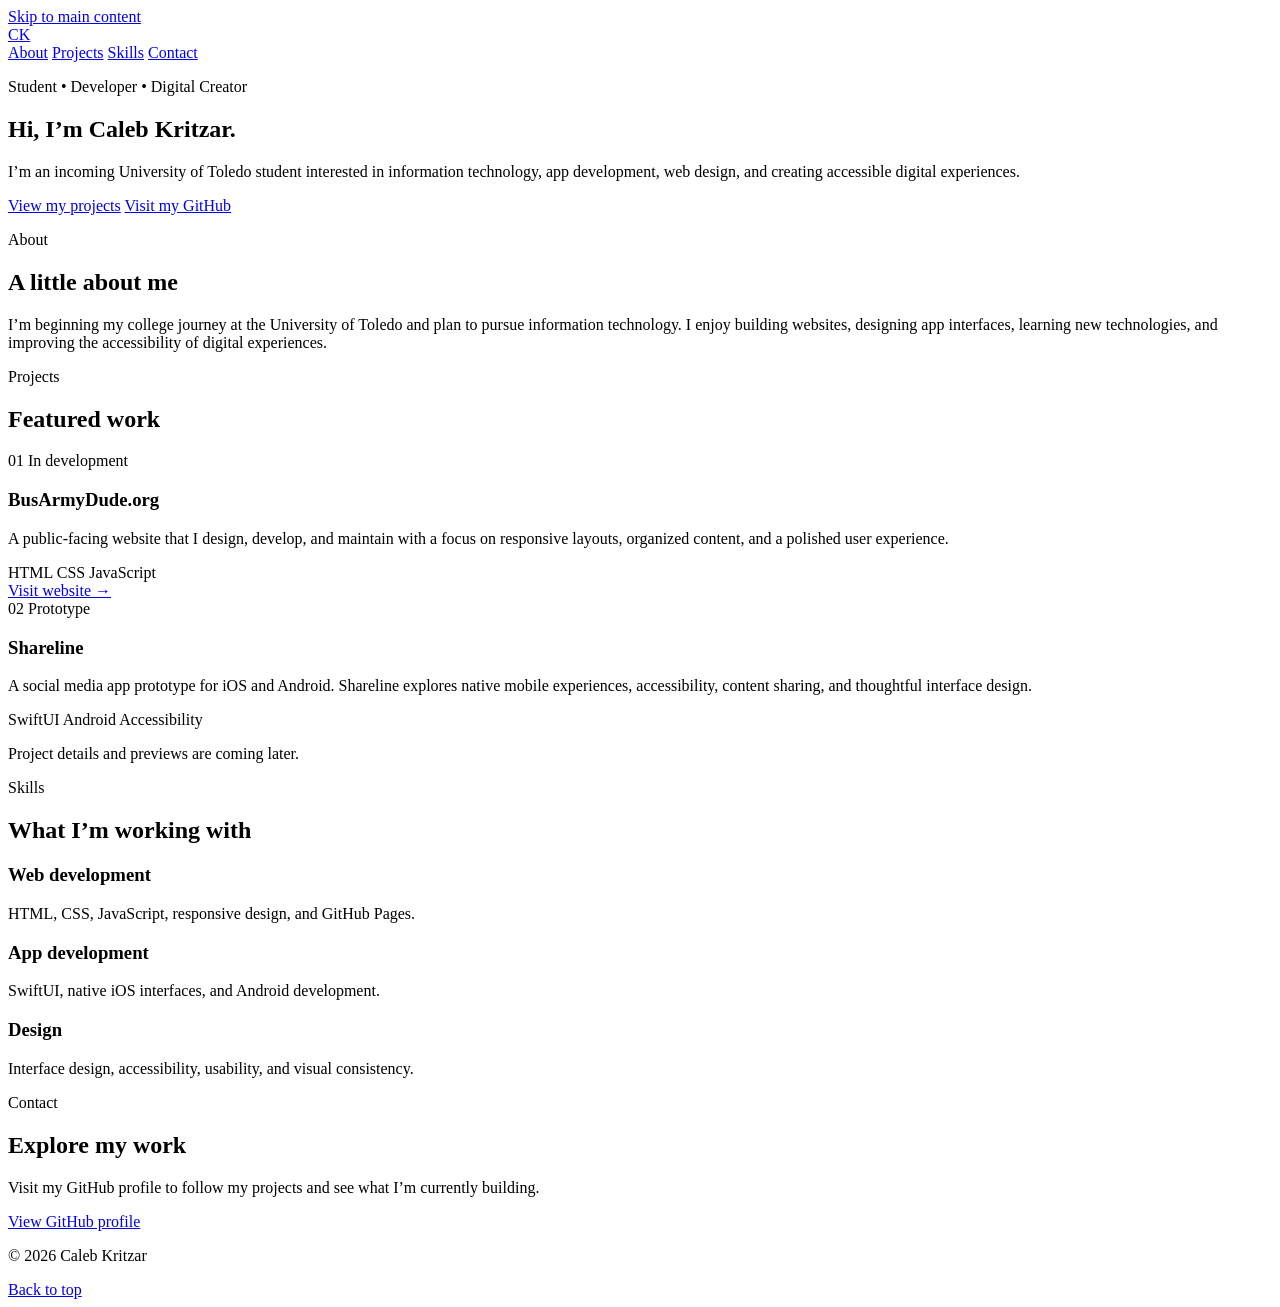
==== index.html @ 554cd1cd "Create personal portfolio HTML structure This HTML file serves as a personal portfolio for Caleb Kri" ====
<!DOCTYPE html>
<html lang="en">
<head>
    <meta charset="UTF-8">
    <meta name="viewport" content="width=device-width, initial-scale=1">
    <meta name="description" content="The personal portfolio of Caleb Kritzar, an incoming University of Toledo student interested in information technology, app development, and web design.">
    <title>Caleb Kritzar | Portfolio</title>
    
    <!-- Fixed stylesheet link -->
    <link rel="stylesheet" href="styles.css">
</head>

<body>
    <!-- Fixed skip link -->
    <a href="#main-content">Skip to main content</a>

    <header class="site-header">
        <nav class="navigation" aria-label="Primary navigation">
            <!-- Fixed home logo link -->
            <a href="#home">CK</a>

            <div class="navigation-links">
                <!-- Fixed navigation links -->
                <a href="#about">About</a>
                <a href="#projects">Projects</a>
                <a href="#skills">Skills</a>
                <a href="#contact">Contact</a>
            </div>
        </nav>
    </header>

    <main id="main-content">
        <section class="hero" id="home">
            <div class="hero-content">
                <p class="eyebrow">Student • Developer • Digital Creator</p>

                <h1>
                    Hi, I’m <span>Caleb Kritzar.</span>
                </h1>

                <p class="hero-description">
                    I’m an incoming University of Toledo student interested
                    in information technology, app development, web design,
                    and creating accessible digital experiences.
                </p>

                <div class="button-group">
                    <!-- Fixed hero buttons -->
                    <a href="#projects" class="button">View my projects</a>
                    <a href="https://github.com/calebkritzar" class="button outline" target="_blank" rel="noopener noreferrer">Visit my GitHub</a>
                </div>
            </div>
        </section>

        <section class="content-section" id="about">
            <div class="section-heading">
                <p class="eyebrow">About</p>
                <h2>A little about me</h2>
            </div>

            <div class="glass-card about-card">
                <p>
                    I’m beginning my college journey at the University of
                    Toledo and plan to pursue information technology. I enjoy
                    building websites, designing app interfaces, learning new
                    technologies, and improving the accessibility of digital
                    experiences.
                </p>
            </div>
        </section>

        <section class="content-section" id="projects">
            <div class="section-heading">
                <p class="eyebrow">Projects</p>
                <h2>Featured work</h2>
            </div>

            <div class="project-grid">
                <article class="glass-card project-card">
                    <div class="project-header">
                        <span class="project-number" aria-hidden="true">01</span>
                        <span class="status-badge">In development</span>
                    </div>

                    <h3>BusArmyDude.org</h3>

                    <p>
                        A public-facing website that I design, develop, and
                        maintain with a focus on responsive layouts, organized
                        content, and a polished user experience.
                    </p>

                    <div class="tag-list" aria-label="Technologies used">
                        <span>HTML</span>
                        <span>CSS</span>
                        <span>JavaScript</span>
                    </div>

                    <!-- Fixed external link -->
                    <a href="https://busarmydude.org" target="_blank" rel="noopener noreferrer">
                        Visit website <span aria-hidden="true">→</span>
                    </a>
                </article>

                <article class="glass-card project-card">
                    <div class="project-header">
                        <span class="project-number" aria-hidden="true">02</span>
                        <span class="status-badge">Prototype</span>
                    </div>

                    <h3>Shareline</h3>

                    <p>
                        A social media app prototype for iOS and Android.
                        Shareline explores native mobile experiences,
                        accessibility, content sharing, and thoughtful
                        interface design.
                    </p>

                    <div class="tag-list" aria-label="Project areas">
                        <span>SwiftUI</span>
                        <span>Android</span>
                        <span>Accessibility</span>
                    </div>

                    <p class="availability-note">
                        Project details and previews are coming later.
                    </p>
                </article>
            </div>
        </section>

        <section class="content-section" id="skills">
            <div class="section-heading">
                <p class="eyebrow">Skills</p>
                <h2>What I’m working with</h2>
            </div>

            <div class="skills-grid">
                <div class="glass-card skill-card">
                    <h3>Web development</h3>
                    <p>HTML, CSS, JavaScript, responsive design, and GitHub Pages.</p>
                </div>

                <div class="glass-card skill-card">
                    <h3>App development</h3>
                    <p>SwiftUI, native iOS interfaces, and Android development.</p>
                </div>

                <div class="glass-card skill-card">
                    <h3>Design</h3>
                    <p>Interface design, accessibility, usability, and visual consistency.</p>
                </div>
            </div>
        </section>

        <section class="content-section contact-section" id="contact">
            <div class="glass-card contact-card">
                <p class="eyebrow">Contact</p>
                <h2>Explore my work</h2>

                <p>
                    Visit my GitHub profile to follow my projects and see what
                    I’m currently building.
                </p>

                <!-- Fixed external link -->
                <a href="https://github.com/calebkritzar" target="_blank" rel="noopener noreferrer">
                    View GitHub profile
                </a>
            </div>
        </section>
    </main>

    <footer class="site-footer">
        <p>
            <span aria-hidden="true">©</span>
            2026 Caleb Kritzar
        </p>

        <!-- Fixed back to top link -->
        <a href="#home">Back to top</a>
    </footer>
</body>
</html>
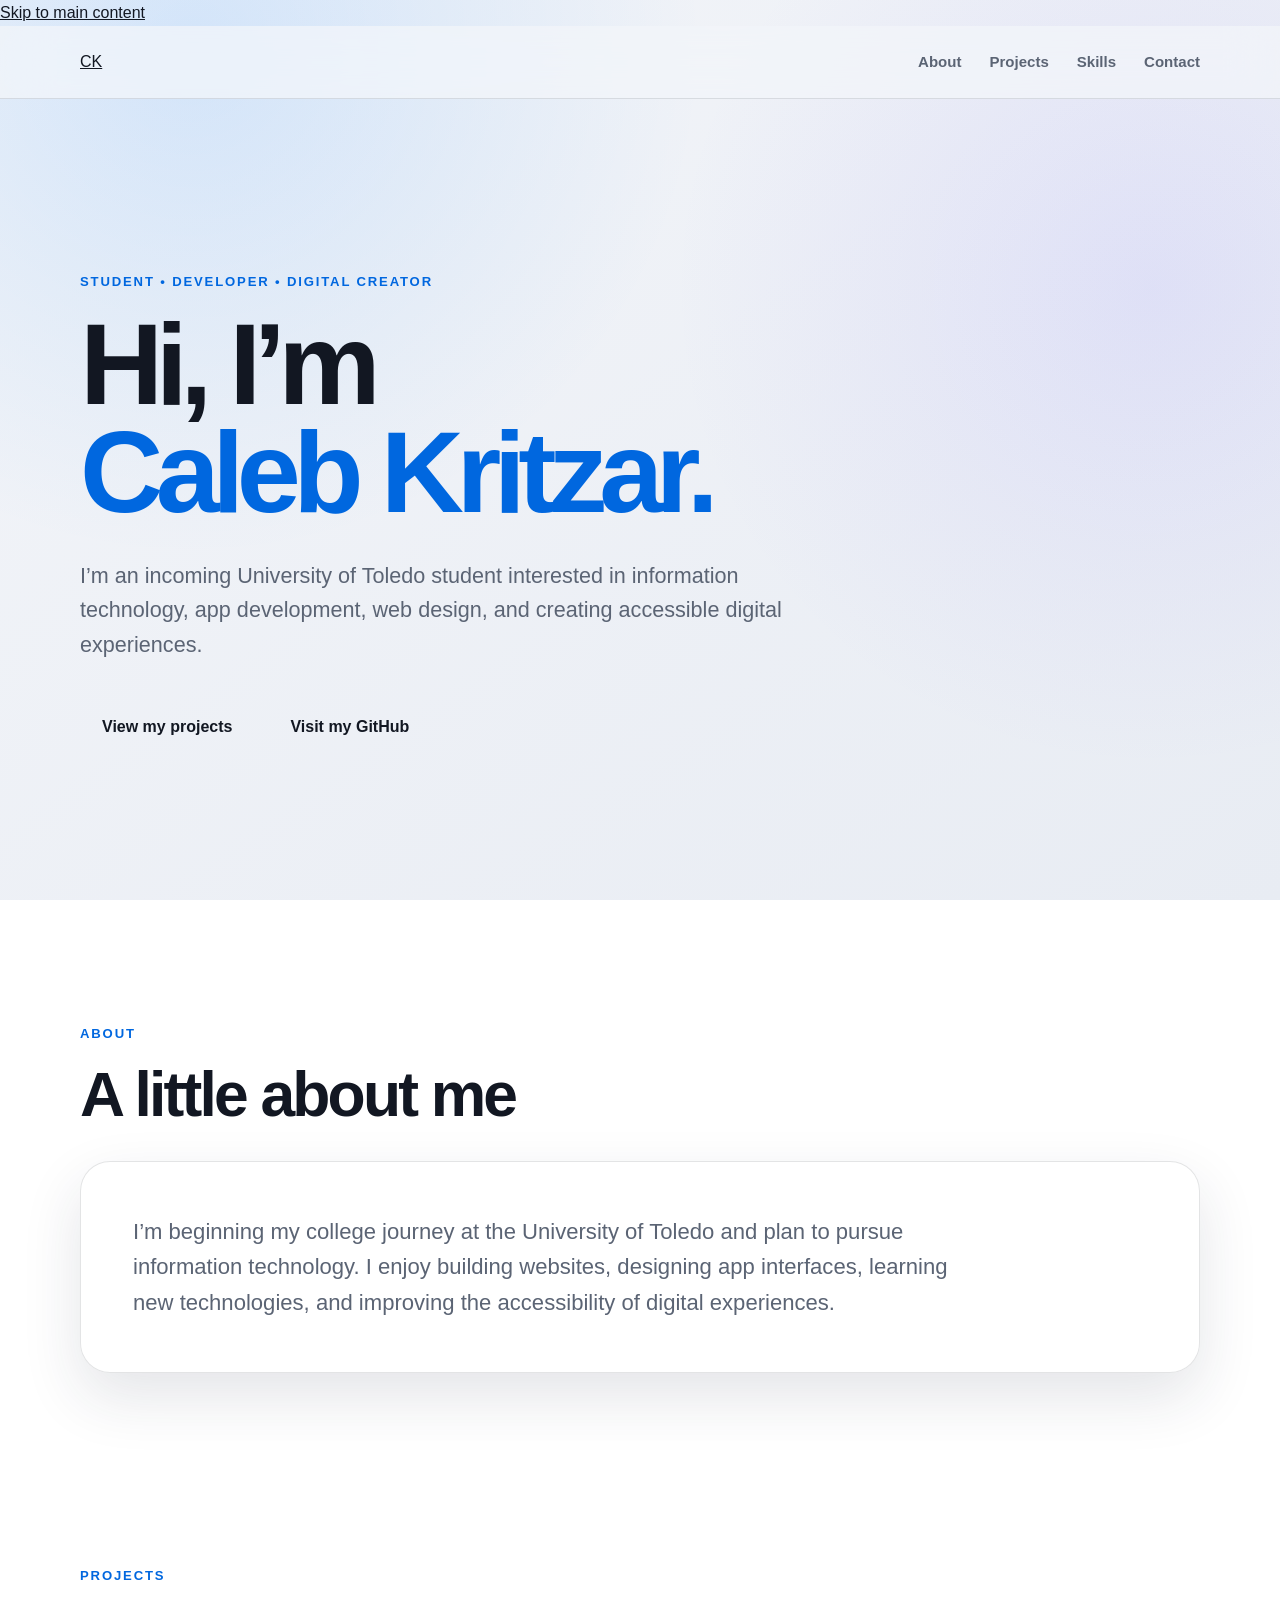
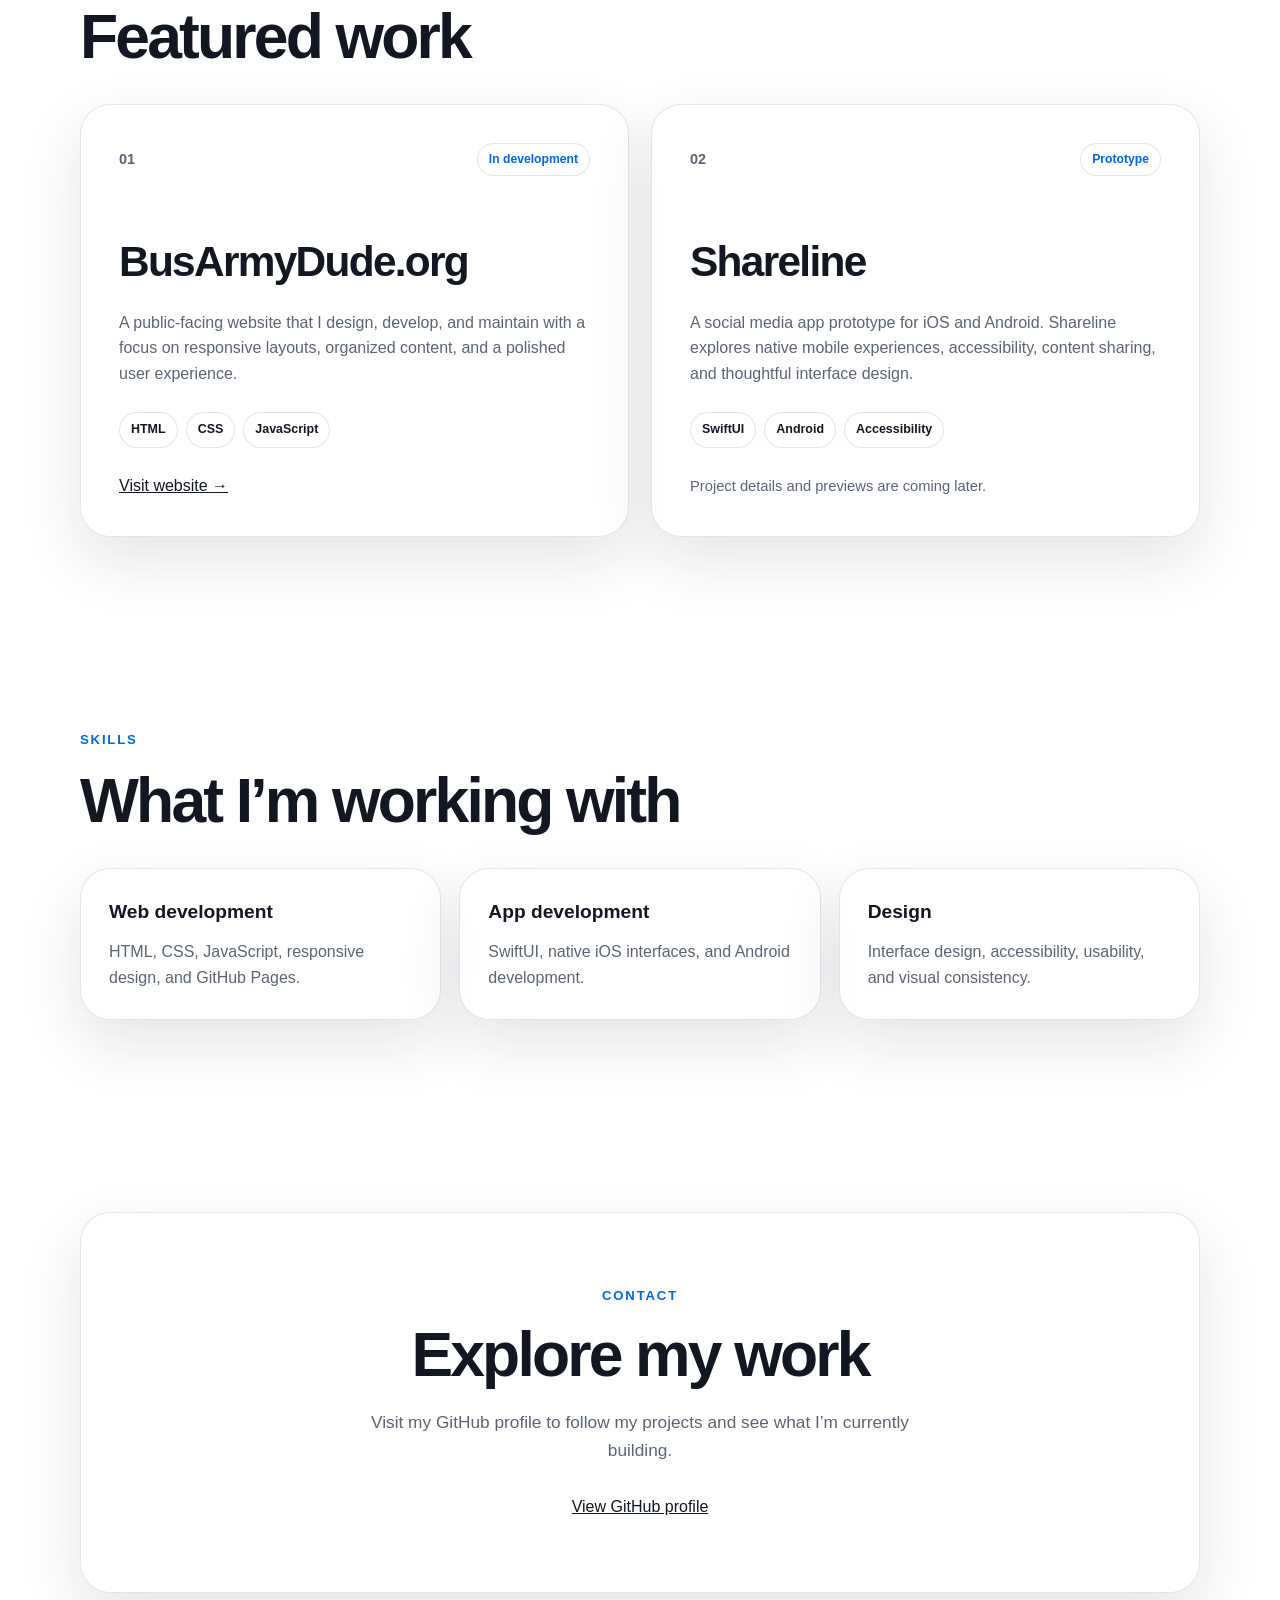
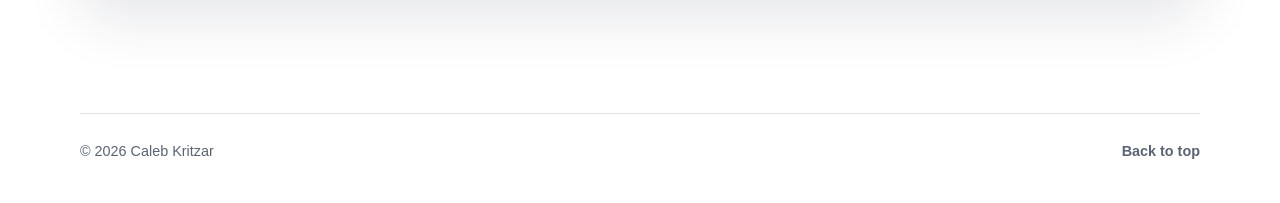
==== commit de69936f: "Update GitHub links to new profile" ====
--- a/index.html
+++ b/index.html
@@ -47,7 +47,7 @@
                 <div class="button-group">
                     <!-- Fixed hero buttons -->
                     <a href="#projects" class="button">View my projects</a>
-                    <a href="https://github.com/calebkritzar" class="button outline" target="_blank" rel="noopener noreferrer">Visit my GitHub</a>
+                    <a href="https://github.com/ckritzar30" class="button outline" target="_blank" rel="noopener noreferrer">Visit my GitHub</a>
                 </div>
             </div>
         </section>
@@ -165,7 +165,7 @@
                 </p>
 
                 <!-- Fixed external link -->
-                <a href="https://github.com/calebkritzar" target="_blank" rel="noopener noreferrer">
+                <a href="https://github.com/ckritzar30" target="_blank" rel="noopener noreferrer">
                     View GitHub profile
                 </a>
             </div>
--- a/styles.css
+++ b/styles.css
@@ -0,0 +1,558 @@
+/* ================================================================ */
+/* ROOT VARIABLES                                                   */
+/* ================================================================ */
+
+:root {
+    color-scheme: light dark;
+
+    --background: #f3f5f9;
+    --background-secondary: #e8ecf3;
+    --surface: rgba(255, 255, 255, 0.68);
+    --surface-strong: rgba(255, 255, 255, 0.88);
+    --border: rgba(25, 32, 46, 0.12);
+    --text-primary: #121722;
+    --text-secondary: #5b6474;
+    --accent: #0067df;
+    --accent-hover: #0059c2;
+    --accent-text: #ffffff;
+    --focus: #007aff;
+    --shadow: 0 24px 60px rgba(31, 42, 68, 0.12);
+
+    --content-width: 1120px;
+    --header-height: 72px;
+    --radius-large: 30px;
+    --radius-medium: 22px;
+    --radius-small: 14px;
+}
+
+/* ================================================================ */
+/* DARK APPEARANCE                                                  */
+/* ================================================================ */
+
+@media (prefers-color-scheme: dark) {
+    :root {
+        --background: #090b10;
+        --background-secondary: #11151d;
+        --surface: rgba(28, 34, 45, 0.68);
+        --surface-strong: rgba(31, 38, 50, 0.9);
+        --border: rgba(255, 255, 255, 0.11);
+        --text-primary: #f4f7fb;
+        --text-secondary: #a7b0be;
+        --accent: #4da3ff;
+        --accent-hover: #75b8ff;
+        --accent-text: #07111f;
+        --focus: #64b5ff;
+        --shadow: 0 24px 70px rgba(0, 0, 0, 0.35);
+    }
+}
+
+/* ================================================================ */
+/* GLOBAL STYLES                                                    */
+/* ================================================================ */
+
+* {
+    box-sizing: border-box;
+}
+
+html {
+    scroll-behavior: smooth;
+    scroll-padding-top: calc(var(--header-height) + 24px);
+}
+
+body {
+    min-width: 320px;
+    margin: 0;
+    color: var(--text-primary);
+    background:
+        radial-gradient(
+            circle at 15% 5%,
+            rgba(0, 122, 255, 0.13),
+            transparent 32rem
+        ),
+        radial-gradient(
+            circle at 90% 32%,
+            rgba(100, 87, 255, 0.1),
+            transparent 30rem
+        ),
+        linear-gradient(
+            145deg,
+            var(--background),
+            var(--background-secondary)
+        );
+    background-attachment: fixed;
+    font-family:
+        Inter,
+        ui-sans-serif,
+        -apple-system,
+        BlinkMacSystemFont,
+        "Segoe UI",
+        sans-serif;
+    line-height: 1.6;
+}
+
+a {
+    color: inherit;
+}
+
+button,
+a {
+    -webkit-tap-highlight-color: transparent;
+}
+
+a:focus-visible,
+button:focus-visible {
+    outline: 3px solid var(--focus);
+    outline-offset: 4px;
+}
+
+/* ================================================================ */
+/* ACCESSIBILITY                                                    */
+/* ================================================================ */
+
+.skip-link {
+    position: fixed;
+    top: 12px;
+    left: 12px;
+    z-index: 1000;
+    padding: 12px 18px;
+    border-radius: 12px;
+    color: var(--accent-text);
+    background: var(--accent);
+    font-weight: 700;
+    text-decoration: none;
+    transform: translateY(-150%);
+}
+
+.skip-link:focus {
+    transform: translateY(0);
+}
+
+/* ================================================================ */
+/* NAVIGATION                                                       */
+/* ================================================================ */
+
+.site-header {
+    position: sticky;
+    top: 0;
+    z-index: 100;
+    border-bottom: 1px solid var(--border);
+    background: color-mix(in srgb, var(--background) 78%, transparent);
+    backdrop-filter: blur(24px) saturate(140%);
+    -webkit-backdrop-filter: blur(24px) saturate(140%);
+}
+
+.navigation {
+    min-height: var(--header-height);
+    width: min(calc(100% - 40px), var(--content-width));
+    margin: 0 auto;
+    display: flex;
+    align-items: center;
+    justify-content: space-between;
+    gap: 24px;
+}
+
+.brand {
+    width: 42px;
+    height: 42px;
+    display: grid;
+    place-items: center;
+    flex-shrink: 0;
+    border: 1px solid var(--border);
+    border-radius: 13px;
+    background: var(--surface-strong);
+    box-shadow: 0 8px 24px rgba(17, 24, 39, 0.08);
+    font-size: 0.9rem;
+    font-weight: 800;
+    text-decoration: none;
+}
+
+.navigation-links {
+    display: flex;
+    align-items: center;
+    gap: clamp(14px, 3vw, 28px);
+}
+
+.navigation-links a {
+    color: var(--text-secondary);
+    font-size: 0.94rem;
+    font-weight: 650;
+    text-decoration: none;
+    transition:
+        color 160ms ease,
+        transform 160ms ease;
+}
+
+.navigation-links a:hover {
+    color: var(--text-primary);
+    transform: translateY(-1px);
+}
+
+/* ================================================================ */
+/* HERO                                                             */
+/* ================================================================ */
+
+.hero {
+    min-height: calc(100svh - var(--header-height));
+    width: min(calc(100% - 40px), var(--content-width));
+    margin: 0 auto;
+    display: grid;
+    align-items: center;
+    padding: 100px 0;
+}
+
+.hero-content {
+    max-width: 880px;
+}
+
+.eyebrow {
+    margin: 0 0 18px;
+    color: var(--accent);
+    font-size: 0.82rem;
+    font-weight: 800;
+    letter-spacing: 0.14em;
+    text-transform: uppercase;
+}
+
+.hero h1 {
+    max-width: 900px;
+    margin: 0;
+    font-size: clamp(3.2rem, 9vw, 7.4rem);
+    font-weight: 800;
+    letter-spacing: -0.065em;
+    line-height: 0.94;
+}
+
+.hero h1 span {
+    display: block;
+    color: var(--accent);
+}
+
+.hero-description {
+    max-width: 720px;
+    margin: 32px 0 0;
+    color: var(--text-secondary);
+    font-size: clamp(1.08rem, 2vw, 1.35rem);
+}
+
+.button-group {
+    margin-top: 38px;
+    display: flex;
+    flex-wrap: wrap;
+    gap: 14px;
+}
+
+.button {
+    min-height: 50px;
+    padding: 13px 21px;
+    display: inline-flex;
+    align-items: center;
+    justify-content: center;
+    border: 1px solid transparent;
+    border-radius: var(--radius-small);
+    font-weight: 750;
+    text-decoration: none;
+    transition:
+        background-color 160ms ease,
+        border-color 160ms ease,
+        color 160ms ease,
+        transform 160ms ease;
+}
+
+.button:hover {
+    transform: translateY(-2px);
+}
+
+.button-primary {
+    color: var(--accent-text);
+    background: var(--accent);
+    box-shadow: 0 12px 28px rgba(0, 103, 223, 0.22);
+}
+
+.button-primary:hover {
+    background: var(--accent-hover);
+}
+
+.button-secondary {
+    border-color: var(--border);
+    background: var(--surface);
+    backdrop-filter: blur(16px);
+    -webkit-backdrop-filter: blur(16px);
+}
+
+.button-secondary:hover {
+    background: var(--surface-strong);
+}
+
+/* ================================================================ */
+/* CONTENT SECTIONS                                                 */
+/* ================================================================ */
+
+.content-section {
+    width: min(calc(100% - 40px), var(--content-width));
+    margin: 0 auto;
+    padding: 96px 0;
+}
+
+.section-heading {
+    max-width: 700px;
+    margin-bottom: 34px;
+}
+
+.section-heading h2,
+.contact-card h2 {
+    margin: 0;
+    font-size: clamp(2.2rem, 5vw, 3.9rem);
+    letter-spacing: -0.045em;
+    line-height: 1.05;
+}
+
+.glass-card {
+    border: 1px solid var(--border);
+    border-radius: var(--radius-large);
+    background: var(--surface);
+    box-shadow: var(--shadow);
+    backdrop-filter: blur(24px) saturate(130%);
+    -webkit-backdrop-filter: blur(24px) saturate(130%);
+}
+
+.about-card {
+    padding: clamp(28px, 5vw, 52px);
+}
+
+.about-card p {
+    max-width: 850px;
+    margin: 0;
+    color: var(--text-secondary);
+    font-size: clamp(1.12rem, 2vw, 1.38rem);
+}
+
+/* ================================================================ */
+/* PROJECTS                                                         */
+/* ================================================================ */
+
+.project-grid {
+    display: grid;
+    grid-template-columns: repeat(2, minmax(0, 1fr));
+    gap: 22px;
+}
+
+.project-card {
+    min-height: 430px;
+    padding: clamp(26px, 4vw, 38px);
+    display: flex;
+    flex-direction: column;
+}
+
+.project-header {
+    display: flex;
+    align-items: center;
+    justify-content: space-between;
+    gap: 16px;
+}
+
+.project-number {
+    color: var(--text-secondary);
+    font-size: 0.9rem;
+    font-weight: 800;
+}
+
+.status-badge {
+    padding: 6px 11px;
+    border: 1px solid var(--border);
+    border-radius: 999px;
+    color: var(--accent);
+    background: var(--surface-strong);
+    font-size: 0.76rem;
+    font-weight: 800;
+}
+
+.project-card h3 {
+    margin: 52px 0 14px;
+    font-size: clamp(1.9rem, 4vw, 2.65rem);
+    letter-spacing: -0.04em;
+}
+
+.project-card p {
+    margin: 0;
+    color: var(--text-secondary);
+}
+
+.tag-list {
+    margin: 25px 0;
+    display: flex;
+    flex-wrap: wrap;
+    gap: 8px;
+}
+
+.tag-list span {
+    padding: 7px 11px;
+    border: 1px solid var(--border);
+    border-radius: 999px;
+    background: var(--surface-strong);
+    font-size: 0.78rem;
+    font-weight: 700;
+}
+
+.text-link {
+    width: fit-content;
+    margin-top: auto;
+    color: var(--accent);
+    font-weight: 750;
+    text-decoration: none;
+}
+
+.text-link:hover {
+    text-decoration: underline;
+}
+
+.availability-note {
+    margin-top: auto !important;
+    font-size: 0.92rem;
+}
+
+/* ================================================================ */
+/* SKILLS                                                           */
+/* ================================================================ */
+
+.skills-grid {
+    display: grid;
+    grid-template-columns: repeat(3, minmax(0, 1fr));
+    gap: 18px;
+}
+
+.skill-card {
+    padding: 28px;
+}
+
+.skill-card h3 {
+    margin: 0 0 12px;
+    font-size: 1.2rem;
+}
+
+.skill-card p {
+    margin: 0;
+    color: var(--text-secondary);
+}
+
+/* ================================================================ */
+/* CONTACT                                                          */
+/* ================================================================ */
+
+.contact-section {
+    padding-bottom: 120px;
+}
+
+.contact-card {
+    padding: clamp(34px, 7vw, 72px);
+    text-align: center;
+}
+
+.contact-card .eyebrow {
+    margin-bottom: 16px;
+}
+
+.contact-card p:not(.eyebrow) {
+    max-width: 600px;
+    margin: 22px auto 30px;
+    color: var(--text-secondary);
+    font-size: 1.08rem;
+}
+
+/* ================================================================ */
+/* FOOTER                                                           */
+/* ================================================================ */
+
+.site-footer {
+    width: min(calc(100% - 40px), var(--content-width));
+    margin: 0 auto;
+    padding: 26px 0 40px;
+    display: flex;
+    justify-content: space-between;
+    gap: 24px;
+    border-top: 1px solid var(--border);
+    color: var(--text-secondary);
+    font-size: 0.9rem;
+}
+
+.site-footer p {
+    margin: 0;
+}
+
+.site-footer a {
+    font-weight: 700;
+    text-decoration: none;
+}
+
+/* ================================================================ */
+/* RESPONSIVE LAYOUT                                                */
+/* ================================================================ */
+
+@media (max-width: 800px) {
+    .navigation-links a:nth-child(2),
+    .navigation-links a:nth-child(3) {
+        display: none;
+    }
+
+    .hero {
+        min-height: auto;
+        padding: 110px 0 78px;
+    }
+
+    .project-grid,
+    .skills-grid {
+        grid-template-columns: 1fr;
+    }
+
+    .project-card {
+        min-height: 390px;
+    }
+
+    .content-section {
+        padding: 75px 0;
+    }
+}
+
+@media (max-width: 480px) {
+    .navigation,
+    .hero,
+    .content-section,
+    .site-footer {
+        width: min(calc(100% - 28px), var(--content-width));
+    }
+
+    .navigation-links {
+        gap: 14px;
+    }
+
+    .button-group {
+        align-items: stretch;
+        flex-direction: column;
+    }
+
+    .button {
+        width: 100%;
+    }
+
+    .site-footer {
+        flex-direction: column;
+    }
+}
+
+/* ================================================================ */
+/* REDUCED MOTION                                                   */
+/* ================================================================ */
+
+@media (prefers-reduced-motion: reduce) {
+    html {
+        scroll-behavior: auto;
+    }
+
+    *,
+    *::before,
+    *::after {
+        scroll-behavior: auto !important;
+        transition-duration: 0.01ms !important;
+        animation-duration: 0.01ms !important;
+        animation-iteration-count: 1 !important;
+    }
+}
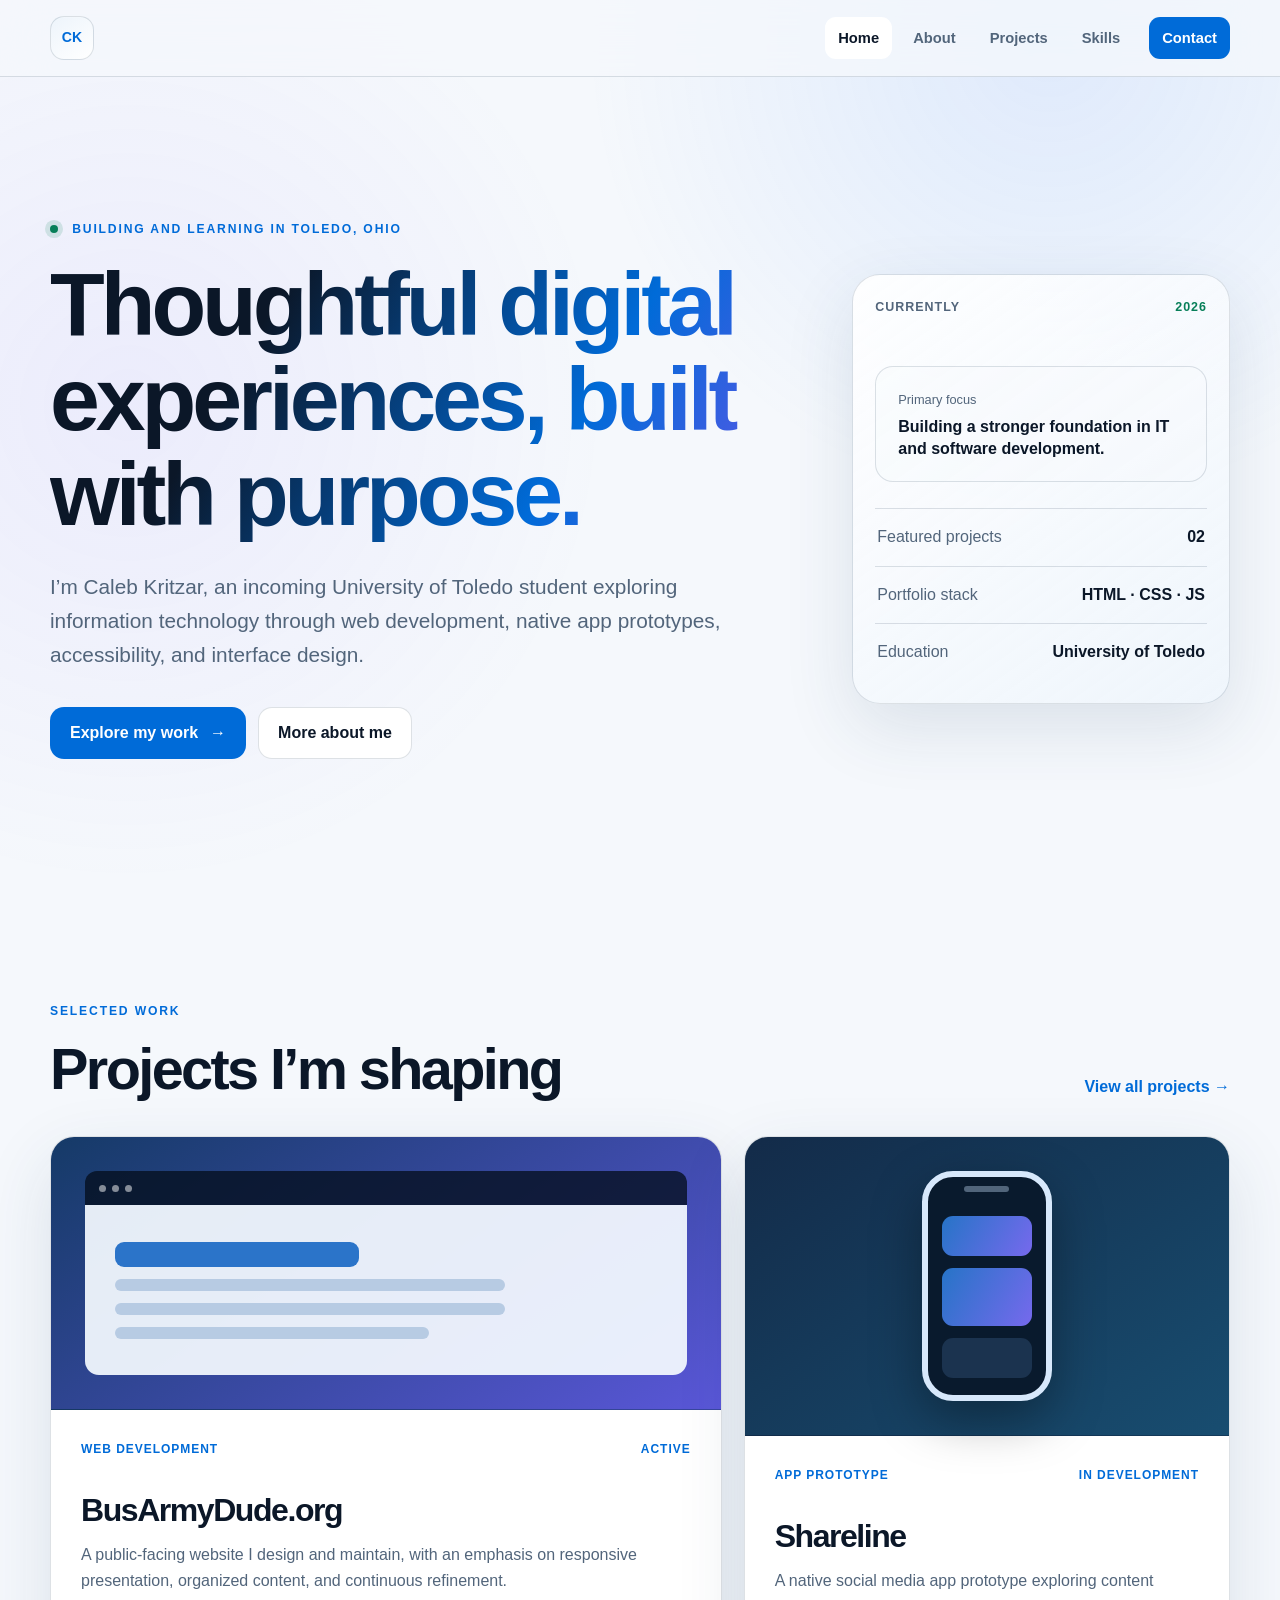
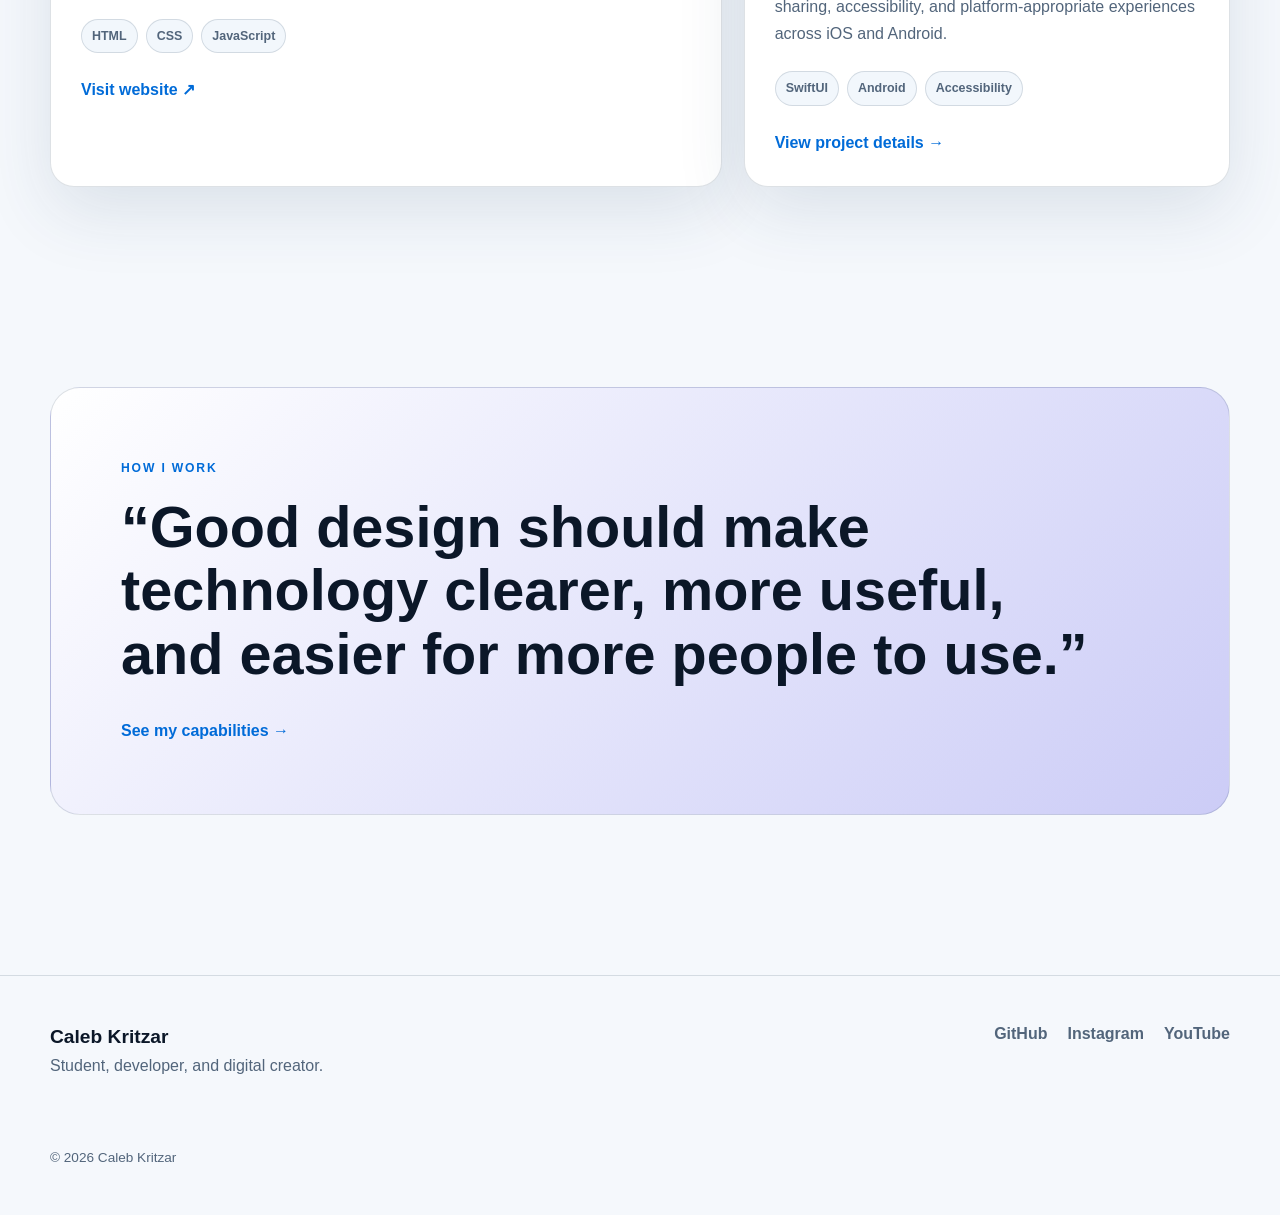
==== commit f188db24: "Add files via upload" ====
--- a/index.html
+++ b/index.html
@@ -1,185 +1,48 @@
-<!DOCTYPE html>
+<!doctype html>
 <html lang="en">
 <head>
-    <meta charset="UTF-8">
-    <meta name="viewport" content="width=device-width, initial-scale=1">
-    <meta name="description" content="The personal portfolio of Caleb Kritzar, an incoming University of Toledo student interested in information technology, app development, and web design.">
-    <title>Caleb Kritzar | Portfolio</title>
-    
-    <!-- Fixed stylesheet link -->
-    <link rel="stylesheet" href="styles.css">
+  <meta charset="utf-8">
+  <meta name="viewport" content="width=device-width, initial-scale=1">
+  <meta name="description" content="Caleb Kritzar's portfolio featuring web, app, and interface projects.">
+  <meta name="theme-color" content="#07111f">
+  <title>Caleb Kritzar | Portfolio</title>
+  <link rel="stylesheet" href="css/styles.css">
+  <script src="js/script.js" defer></script>
 </head>
-
-<body>
-    <!-- Fixed skip link -->
-    <a href="#main-content">Skip to main content</a>
-
-    <header class="site-header">
-        <nav class="navigation" aria-label="Primary navigation">
-            <!-- Fixed home logo link -->
-            <a href="#home">CK</a>
-
-            <div class="navigation-links">
-                <!-- Fixed navigation links -->
-                <a href="#about">About</a>
-                <a href="#projects">Projects</a>
-                <a href="#skills">Skills</a>
-                <a href="#contact">Contact</a>
-            </div>
-        </nav>
-    </header>
-
-    <main id="main-content">
-        <section class="hero" id="home">
-            <div class="hero-content">
-                <p class="eyebrow">Student • Developer • Digital Creator</p>
-
-                <h1>
-                    Hi, I’m <span>Caleb Kritzar.</span>
-                </h1>
-
-                <p class="hero-description">
-                    I’m an incoming University of Toledo student interested
-                    in information technology, app development, web design,
-                    and creating accessible digital experiences.
-                </p>
-
-                <div class="button-group">
-                    <!-- Fixed hero buttons -->
-                    <a href="#projects" class="button">View my projects</a>
-                    <a href="https://github.com/ckritzar30" class="button outline" target="_blank" rel="noopener noreferrer">Visit my GitHub</a>
-                </div>
-            </div>
-        </section>
-
-        <section class="content-section" id="about">
-            <div class="section-heading">
-                <p class="eyebrow">About</p>
-                <h2>A little about me</h2>
-            </div>
-
-            <div class="glass-card about-card">
-                <p>
-                    I’m beginning my college journey at the University of
-                    Toledo and plan to pursue information technology. I enjoy
-                    building websites, designing app interfaces, learning new
-                    technologies, and improving the accessibility of digital
-                    experiences.
-                </p>
-            </div>
-        </section>
-
-        <section class="content-section" id="projects">
-            <div class="section-heading">
-                <p class="eyebrow">Projects</p>
-                <h2>Featured work</h2>
-            </div>
-
-            <div class="project-grid">
-                <article class="glass-card project-card">
-                    <div class="project-header">
-                        <span class="project-number" aria-hidden="true">01</span>
-                        <span class="status-badge">In development</span>
-                    </div>
-
-                    <h3>BusArmyDude.org</h3>
-
-                    <p>
-                        A public-facing website that I design, develop, and
-                        maintain with a focus on responsive layouts, organized
-                        content, and a polished user experience.
-                    </p>
-
-                    <div class="tag-list" aria-label="Technologies used">
-                        <span>HTML</span>
-                        <span>CSS</span>
-                        <span>JavaScript</span>
-                    </div>
-
-                    <!-- Fixed external link -->
-                    <a href="https://busarmydude.org" target="_blank" rel="noopener noreferrer">
-                        Visit website <span aria-hidden="true">→</span>
-                    </a>
-                </article>
-
-                <article class="glass-card project-card">
-                    <div class="project-header">
-                        <span class="project-number" aria-hidden="true">02</span>
-                        <span class="status-badge">Prototype</span>
-                    </div>
-
-                    <h3>Shareline</h3>
-
-                    <p>
-                        A social media app prototype for iOS and Android.
-                        Shareline explores native mobile experiences,
-                        accessibility, content sharing, and thoughtful
-                        interface design.
-                    </p>
-
-                    <div class="tag-list" aria-label="Project areas">
-                        <span>SwiftUI</span>
-                        <span>Android</span>
-                        <span>Accessibility</span>
-                    </div>
-
-                    <p class="availability-note">
-                        Project details and previews are coming later.
-                    </p>
-                </article>
-            </div>
-        </section>
-
-        <section class="content-section" id="skills">
-            <div class="section-heading">
-                <p class="eyebrow">Skills</p>
-                <h2>What I’m working with</h2>
-            </div>
-
-            <div class="skills-grid">
-                <div class="glass-card skill-card">
-                    <h3>Web development</h3>
-                    <p>HTML, CSS, JavaScript, responsive design, and GitHub Pages.</p>
-                </div>
-
-                <div class="glass-card skill-card">
-                    <h3>App development</h3>
-                    <p>SwiftUI, native iOS interfaces, and Android development.</p>
-                </div>
-
-                <div class="glass-card skill-card">
-                    <h3>Design</h3>
-                    <p>Interface design, accessibility, usability, and visual consistency.</p>
-                </div>
-            </div>
-        </section>
-
-        <section class="content-section contact-section" id="contact">
-            <div class="glass-card contact-card">
-                <p class="eyebrow">Contact</p>
-                <h2>Explore my work</h2>
-
-                <p>
-                    Visit my GitHub profile to follow my projects and see what
-                    I’m currently building.
-                </p>
-
-                <!-- Fixed external link -->
-                <a href="https://github.com/ckritzar30" target="_blank" rel="noopener noreferrer">
-                    View GitHub profile
-                </a>
-            </div>
-        </section>
-    </main>
-
-    <footer class="site-footer">
-        <p>
-            <span aria-hidden="true">©</span>
-            2026 Caleb Kritzar
-        </p>
-
-        <!-- Fixed back to top link -->
-        <a href="#home">Back to top</a>
-    </footer>
+<body data-page="home">
+  <a class="skip-link" href="#main">Skip to content</a>
+  <header class="site-header">
+    <nav class="nav shell" aria-label="Primary navigation">
+      <a class="brand" href="index.html" aria-label="Caleb Kritzar, home"><span>CK</span></a>
+      <button class="nav-toggle" type="button" aria-expanded="false" aria-controls="nav-links"><span class="sr-only">Open navigation</span><span></span><span></span></button>
+      <div class="nav-links" id="nav-links">
+        <a href="index.html" data-nav="home">Home</a><a href="about.html" data-nav="about">About</a><a href="projects.html" data-nav="projects">Projects</a><a href="skills.html" data-nav="skills">Skills</a><a class="nav-cta" href="contact.html" data-nav="contact">Contact</a>
+      </div>
+    </nav>
+  </header>
+  <main id="main">
+    <section class="hero shell">
+      <div class="hero-copy reveal">
+        <p class="kicker"><span class="status-dot"></span> Building and learning in Toledo, Ohio</p>
+        <h1>Thoughtful digital experiences, built with purpose.</h1>
+        <p class="lede">I’m Caleb Kritzar, an incoming University of Toledo student exploring information technology through web development, native app prototypes, accessibility, and interface design.</p>
+        <div class="actions"><a class="button primary" href="projects.html">Explore my work <span aria-hidden="true">→</span></a><a class="button secondary" href="about.html">More about me</a></div>
+      </div>
+      <aside class="hero-panel reveal" aria-label="Portfolio overview">
+        <div class="panel-top"><span>Currently</span><span class="live-label">2026</span></div>
+        <div class="focus-card"><p>Primary focus</p><strong>Building a stronger foundation in IT and software development.</strong></div>
+        <dl class="quick-facts"><div><dt>Featured projects</dt><dd>02</dd></div><div><dt>Portfolio stack</dt><dd>HTML · CSS · JS</dd></div><div><dt>Education</dt><dd>University of Toledo</dd></div></dl>
+      </aside>
+    </section>
+    <section class="section shell">
+      <div class="section-heading reveal"><div><p class="kicker">Selected work</p><h2>Projects I’m shaping</h2></div><a class="text-link" href="projects.html">View all projects <span aria-hidden="true">→</span></a></div>
+      <div class="featured-grid">
+        <article class="project-card featured reveal"><div class="project-visual web-visual"><span class="browser-bar"><i></i><i></i><i></i></span><div class="visual-lines"><b></b><b></b><b></b><b></b></div></div><div class="project-body"><div class="project-meta"><span>Web development</span><span>Active</span></div><h3>BusArmyDude.org</h3><p>A public-facing website I design and maintain, with an emphasis on responsive presentation, organized content, and continuous refinement.</p><div class="tags"><span>HTML</span><span>CSS</span><span>JavaScript</span></div><a class="card-link" href="https://busarmydude.org" target="_blank" rel="noopener noreferrer">Visit website <span aria-hidden="true">↗</span></a></div></article>
+        <article class="project-card reveal"><div class="project-visual app-visual"><div class="phone"><span></span><i></i><i></i><i></i></div></div><div class="project-body"><div class="project-meta"><span>App prototype</span><span>In development</span></div><h3>Shareline</h3><p>A native social media app prototype exploring content sharing, accessibility, and platform-appropriate experiences across iOS and Android.</p><div class="tags"><span>SwiftUI</span><span>Android</span><span>Accessibility</span></div><a class="card-link" href="projects.html#shareline">View project details <span aria-hidden="true">→</span></a></div></article>
+      </div>
+    </section>
+    <section class="section shell"><div class="statement reveal"><p class="kicker">How I work</p><blockquote>“Good design should make technology clearer, more useful, and easier for more people to use.”</blockquote><a class="text-link" href="skills.html">See my capabilities <span aria-hidden="true">→</span></a></div></section>
+  </main>
+  <footer class="footer"><div class="shell footer-inner"><div><a class="footer-name" href="index.html">Caleb Kritzar</a><p>Student, developer, and digital creator.</p></div><div class="footer-links"><a href="https://github.com/calebkritzar" target="_blank" rel="noopener noreferrer">GitHub</a><a href="https://www.instagram.com/calebkritzar" target="_blank" rel="noopener noreferrer">Instagram</a><a href="https://www.youtube.com/@calebkritzar" target="_blank" rel="noopener noreferrer">YouTube</a></div><p class="copyright">© <span data-year></span> Caleb Kritzar</p></div></footer>
 </body>
-</html>
+</html>
--- a/css/styles.css
+++ b/css/styles.css
@@ -0,0 +1,138 @@
+/* ================================================================ */
+/* DESIGN TOKENS                                                    */
+/* ================================================================ */
+:root {
+  color-scheme: dark;
+  --bg: #07111f;
+  --bg-soft: #0b1728;
+  --surface: #101f33;
+  --surface-2: #142740;
+  --text: #f5f8ff;
+  --muted: #9eb0c8;
+  --line: rgba(177, 202, 235, .16);
+  --accent: #65b5ff;
+  --accent-2: #8f7dff;
+  --accent-dark: #07111f;
+  --success: #67e6b1;
+  --shadow: 0 24px 80px rgba(0, 0, 0, .32);
+  --radius: 24px;
+  --shell: 1180px;
+}
+@media (prefers-color-scheme: light) {
+  :root { color-scheme: light; --bg:#f5f8fc; --bg-soft:#eaf0f7; --surface:#fff; --surface-2:#edf4fb; --text:#0b1728; --muted:#52657b; --line:rgba(18,43,72,.14); --accent:#006bd8; --accent-2:#6854e8; --accent-dark:#fff; --success:#087f59; --shadow:0 24px 70px rgba(37,66,100,.12); }
+}
+/* ================================================================ */
+/* BASE                                                             */
+/* ================================================================ */
+* { box-sizing: border-box; }
+html { scroll-behavior: smooth; scroll-padding-top: 96px; }
+body { margin:0; min-width:320px; color:var(--text); background:var(--bg); font-family:Inter,ui-sans-serif,-apple-system,BlinkMacSystemFont,"Segoe UI",sans-serif; line-height:1.65; }
+body::before { content:""; position:fixed; inset:0; z-index:-1; pointer-events:none; background:radial-gradient(circle at 82% 5%,rgba(65,139,255,.12),transparent 29rem),radial-gradient(circle at 10% 45%,rgba(130,96,255,.08),transparent 30rem); }
+a { color:inherit; }
+button,a { -webkit-tap-highlight-color:transparent; }
+a:focus-visible,button:focus-visible { outline:3px solid var(--accent); outline-offset:4px; }
+h1,h2,h3,p { margin-top:0; }
+h1,h2,h3 { line-height:1.06; letter-spacing:-.045em; }
+.shell { width:min(calc(100% - 40px),var(--shell)); margin-inline:auto; }
+.sr-only { position:absolute; width:1px; height:1px; padding:0; margin:-1px; overflow:hidden; clip:rect(0,0,0,0); white-space:nowrap; border:0; }
+.skip-link { position:fixed; top:10px; left:10px; z-index:1000; padding:10px 14px; border-radius:10px; color:var(--accent-dark); background:var(--accent); font-weight:800; transform:translateY(-150%); }
+.skip-link:focus { transform:none; }
+.kicker { margin-bottom:18px; color:var(--accent); font-size:.76rem; font-weight:850; letter-spacing:.15em; text-transform:uppercase; }
+.status-dot { display:inline-block; width:8px; height:8px; margin-right:9px; border-radius:50%; background:var(--success); box-shadow:0 0 0 5px color-mix(in srgb,var(--success) 14%,transparent); }
+/* ================================================================ */
+/* HEADER                                                           */
+/* ================================================================ */
+.site-header { position:sticky; top:0; z-index:100; border-bottom:1px solid var(--line); background:color-mix(in srgb,var(--bg) 78%,transparent); backdrop-filter:blur(22px) saturate(140%); }
+.nav { min-height:76px; display:flex; align-items:center; justify-content:space-between; gap:28px; }
+.brand { width:44px; height:44px; display:grid; place-items:center; border:1px solid var(--line); border-radius:14px; background:linear-gradient(145deg,var(--surface-2),var(--surface)); font-weight:900; font-size:.88rem; text-decoration:none; box-shadow:inset 0 1px rgba(255,255,255,.1); }
+.brand span { color:var(--accent); }
+.nav-links { display:flex; align-items:center; gap:8px; }
+.nav-links a { padding:9px 13px; border-radius:11px; color:var(--muted); font-size:.92rem; font-weight:700; text-decoration:none; }
+.nav-links a:hover,.nav-links a[aria-current="page"] { color:var(--text); background:var(--surface); }
+.nav-links .nav-cta { margin-left:8px; color:var(--accent-dark); background:var(--accent); }
+.nav-links .nav-cta:hover,.nav-links .nav-cta[aria-current="page"] { color:var(--accent-dark); background:color-mix(in srgb,var(--accent) 88%,white); }
+.nav-toggle { display:none; width:44px; height:42px; border:1px solid var(--line); border-radius:12px; background:var(--surface); }
+.nav-toggle>span:not(.sr-only) { display:block; width:19px; height:2px; margin:5px auto; background:var(--text); }
+/* ================================================================ */
+/* HEROES                                                           */
+/* ================================================================ */
+.hero { min-height:calc(100svh - 76px); padding:90px 0; display:grid; grid-template-columns:minmax(0,1.45fr) minmax(300px,.75fr); align-items:center; gap:72px; }
+.hero h1,.page-hero h1,.contact-hero h1 { margin-bottom:28px; font-size:clamp(3.2rem,7vw,6.7rem); max-width:1000px; }
+.hero h1 { font-size:clamp(3.35rem,7vw,7.1rem); background:linear-gradient(120deg,var(--text) 28%,var(--accent) 70%,var(--accent-2)); -webkit-background-clip:text; background-clip:text; color:transparent; }
+.lede { max-width:760px; color:var(--muted); font-size:clamp(1.08rem,2vw,1.3rem); }
+.actions { display:flex; flex-wrap:wrap; gap:12px; margin-top:34px; }
+.button { min-height:50px; padding:12px 19px; display:inline-flex; align-items:center; justify-content:center; gap:12px; border:1px solid var(--line); border-radius:14px; font-weight:800; text-decoration:none; transition:transform .18s ease,background .18s ease; }
+.button:hover { transform:translateY(-2px); }
+.button.primary { border-color:transparent; color:var(--accent-dark); background:var(--accent); }
+.button.secondary { background:var(--surface); }
+.hero-panel { overflow:hidden; padding:22px; border:1px solid var(--line); border-radius:28px; background:linear-gradient(145deg,color-mix(in srgb,var(--surface) 90%,transparent),color-mix(in srgb,var(--surface-2) 75%,transparent)); box-shadow:var(--shadow); }
+.panel-top { display:flex; justify-content:space-between; color:var(--muted); font-size:.78rem; font-weight:800; letter-spacing:.08em; text-transform:uppercase; }
+.live-label { color:var(--success); }
+.focus-card { margin:48px 0 26px; padding:22px; border:1px solid var(--line); border-radius:18px; background:color-mix(in srgb,var(--bg) 35%,transparent); }
+.focus-card p { margin-bottom:6px; color:var(--muted); font-size:.8rem; }
+.focus-card strong { display:block; line-height:1.35; }
+.quick-facts { margin:0; }
+.quick-facts div { padding:15px 2px; display:flex; justify-content:space-between; gap:18px; border-top:1px solid var(--line); }
+.quick-facts dt { color:var(--muted); }
+.quick-facts dd { margin:0; text-align:right; font-weight:750; }
+.page-hero { padding:130px 0 100px; }
+.page-hero h1 { max-width:1100px; }
+.contact-hero { min-height:calc(100svh - 76px); padding:110px 0; display:grid; grid-template-columns:1fr 1fr; align-items:center; gap:80px; }
+/* ================================================================ */
+/* SHARED SECTIONS                                                  */
+/* ================================================================ */
+.section { padding:100px 0; }
+.section-heading { margin-bottom:36px; display:flex; justify-content:space-between; align-items:end; gap:32px; }
+.section-heading h2,.statement blockquote,.cta-panel h2,.learning-card h2 { margin-bottom:0; font-size:clamp(2.25rem,4.5vw,4.25rem); }
+.text-link,.card-link { color:var(--accent); font-weight:800; text-decoration:none; }
+.text-link:hover,.card-link:hover { text-decoration:underline; }
+/* ================================================================ */
+/* PROJECT CARDS                                                    */
+/* ================================================================ */
+.featured-grid { display:grid; grid-template-columns:1.16fr .84fr; gap:22px; }
+.project-card { overflow:hidden; border:1px solid var(--line); border-radius:var(--radius); background:var(--surface); box-shadow:var(--shadow); }
+.project-visual { min-height:270px; padding:34px; border-bottom:1px solid var(--line); background:linear-gradient(145deg,#153a67,#5a57d8); }
+.app-visual { display:grid; place-items:center; background:linear-gradient(145deg,#132b49,#184d70); }
+.browser-bar { height:34px; padding:0 14px; display:flex; align-items:center; gap:6px; border-radius:12px 12px 0 0; background:rgba(5,15,30,.78); }
+.browser-bar i { width:7px; height:7px; border-radius:50%; background:rgba(255,255,255,.5); }
+.visual-lines { height:170px; padding:30px; display:grid; align-content:center; gap:12px; border-radius:0 0 14px 14px; background:rgba(245,250,255,.93); }
+.visual-lines b { width:72%; height:12px; border-radius:9px; background:#b7cbe3; }.visual-lines b:first-child { width:45%; height:25px; background:#2b74c9; }.visual-lines b:last-child { width:58%; }
+.phone { width:130px; height:230px; padding:26px 14px 14px; display:flex; flex-direction:column; gap:12px; border:6px solid #d7e8fb; border-radius:31px; background:#091a2d; box-shadow:0 18px 50px rgba(0,0,0,.35); }
+.phone span { width:45px; height:6px; margin:-17px auto 12px; border-radius:999px; background:#51657b; }.phone i { display:block; height:40px; border-radius:11px; background:linear-gradient(120deg,#2674c7,#7669ed); }.phone i:nth-child(3){height:58px}.phone i:nth-child(4){background:#1b334f}
+.project-body { padding:30px; }
+.project-meta { display:flex; flex-wrap:wrap; justify-content:space-between; gap:10px; color:var(--accent); font-size:.75rem; font-weight:850; letter-spacing:.08em; text-transform:uppercase; }
+.project-body h3 { margin:34px 0 14px; font-size:2rem; }
+.project-body p { color:var(--muted); }
+.tags,.skill-pills { display:flex; flex-wrap:wrap; gap:8px; margin:24px 0; }
+.tags span,.skill-pills span { padding:6px 10px; border:1px solid var(--line); border-radius:999px; color:var(--muted); background:color-mix(in srgb,var(--surface-2) 70%,transparent); font-size:.78rem; font-weight:750; }
+.statement { padding:70px; border:1px solid var(--line); border-radius:30px; background:linear-gradient(135deg,var(--surface),color-mix(in srgb,var(--surface-2) 75%,var(--accent-2))); }
+.statement blockquote { max-width:970px; margin:0 0 32px; font-weight:800; line-height:1.1; }
+/* ================================================================ */
+/* ABOUT                                                            */
+/* ================================================================ */
+.split-layout { display:grid; grid-template-columns:.7fr 1.3fr; gap:70px; align-items:start; }
+.portrait-card { aspect-ratio:4/5; position:sticky; top:110px; display:grid; place-items:center; border:1px solid var(--line); border-radius:28px; background:linear-gradient(145deg,var(--surface),#153a67); box-shadow:var(--shadow); }
+.portrait-card span { font-size:clamp(4rem,9vw,8rem); font-weight:950; color:var(--accent); letter-spacing:-.09em; }.portrait-card p { position:absolute; bottom:22px; margin:0; color:var(--muted); font-weight:700; }
+.prose h2 { font-size:clamp(2.4rem,4vw,4rem); }.prose p { color:var(--muted); font-size:1.14rem; }
+.timeline-card { padding:34px; display:grid; grid-template-columns:24px 1fr; gap:22px; border:1px solid var(--line); border-radius:22px; background:var(--surface); }
+.timeline-mark { width:13px; height:13px; margin-top:9px; border-radius:50%; background:var(--accent); box-shadow:0 0 0 7px color-mix(in srgb,var(--accent) 15%,transparent); }.timeline-date { color:var(--accent); font-weight:800; }.timeline-card h3 { font-size:1.7rem; }.timeline-card p:last-child { color:var(--muted); margin-bottom:0; }
+.values-grid { display:grid; grid-template-columns:repeat(3,1fr); gap:18px; }.value-card { padding:30px; border-top:1px solid var(--line); }.value-card>span { color:var(--accent); font-weight:850; }.value-card h3 { margin:34px 0 12px; font-size:1.45rem; }.value-card p { color:var(--muted); }
+/* ================================================================ */
+/* PROJECT DETAILS + SKILLS                                        */
+/* ================================================================ */
+.project-detail { display:grid; grid-template-columns:120px 1fr; gap:40px; border-top:1px solid var(--line); }.detail-index { color:var(--accent); font-size:4rem; font-weight:900; letter-spacing:-.07em; }.detail-content h2 { margin:30px 0 16px; font-size:clamp(3rem,6vw,5.7rem); }.project-summary { max-width:850px; color:var(--muted); font-size:1.35rem; }.detail-grid { margin:55px 0 34px; display:grid; grid-template-columns:repeat(3,1fr); gap:34px; }.detail-grid h3 { font-size:1.15rem; }.detail-grid p,.clean-list { color:var(--muted); }.clean-list { padding-left:20px; }.notice { margin-top:30px; padding:18px 20px; border-left:3px solid var(--accent); background:var(--surface); color:var(--muted); }
+.cta-panel,.learning-card { padding:55px; display:grid; grid-template-columns:1.4fr .6fr; align-items:center; gap:40px; border:1px solid var(--line); border-radius:28px; background:var(--surface); }.cta-panel .button { justify-self:end; }
+.capability { padding:55px 0; display:grid; grid-template-columns:110px 1fr; gap:32px; border-top:1px solid var(--line); }.cap-number { color:var(--accent); font-weight:900; }.capability h2 { font-size:clamp(2.2rem,4vw,3.7rem); }.capability p { max-width:720px; color:var(--muted); font-size:1.1rem; }.learning-card>p { color:var(--muted); font-size:1.1rem; }
+/* ================================================================ */
+/* CONTACT + FOOTER                                                 */
+/* ================================================================ */
+.contact-stack { border-top:1px solid var(--line); }.contact-row { padding:24px 4px; display:flex; align-items:center; justify-content:space-between; border-bottom:1px solid var(--line); text-decoration:none; transition:padding .18s ease,color .18s ease; }.contact-row:hover { padding-inline:14px; color:var(--accent); }.contact-row div { display:flex; flex-direction:column; }.contact-row span { color:var(--muted); font-size:.78rem; font-weight:750; text-transform:uppercase; letter-spacing:.1em; }.contact-row strong { font-size:1.5rem; }.contact-row b { font-size:1.4rem; }.primary-row strong { color:var(--accent); }
+.availability { padding:34px; display:flex; gap:20px; border:1px solid var(--line); border-radius:22px; background:var(--surface); }.availability .status-dot { flex:0 0 auto; margin-top:10px; }.availability h2 { font-size:1.5rem; }.availability p { margin:0; color:var(--muted); }
+.footer { margin-top:60px; border-top:1px solid var(--line); }.footer-inner { min-height:190px; padding-block:45px; display:grid; grid-template-columns:1fr auto; align-items:start; gap:28px; }.footer-name { font-size:1.2rem; font-weight:900; text-decoration:none; }.footer p { color:var(--muted); }.footer-links { display:flex; flex-wrap:wrap; gap:20px; }.footer-links a { color:var(--muted); font-weight:750; text-decoration:none; }.footer-links a:hover { color:var(--accent); }.copyright { grid-column:1/-1; margin:24px 0 0; font-size:.85rem; }
+/* ================================================================ */
+/* MOTION + RESPONSIVE                                              */
+/* ================================================================ */
+.reveal { opacity:0; transform:translateY(18px); transition:opacity .65s ease,transform .65s ease; }.reveal.visible { opacity:1; transform:none; }
+@media (max-width:900px) { .hero,.contact-hero,.split-layout { grid-template-columns:1fr; }.hero { gap:45px; }.featured-grid,.detail-grid,.values-grid { grid-template-columns:1fr; }.portrait-card { position:relative; top:auto; max-width:520px; width:100%; aspect-ratio:16/10; }.project-detail { grid-template-columns:1fr; gap:10px; }.detail-index { font-size:2.5rem; }.cta-panel,.learning-card { grid-template-columns:1fr; }.cta-panel .button { justify-self:start; }.contact-hero { gap:50px; } }
+@media (max-width:700px) { .shell { width:min(calc(100% - 28px),var(--shell)); }.nav-toggle { display:block; }.nav-links { position:absolute; top:68px; left:14px; right:14px; padding:12px; display:none; flex-direction:column; align-items:stretch; border:1px solid var(--line); border-radius:18px; background:var(--surface); box-shadow:var(--shadow); }.nav-links.open { display:flex; }.nav-links .nav-cta { margin-left:0; text-align:center; }.hero { padding:75px 0; }.page-hero { padding:90px 0 70px; }.hero h1,.page-hero h1,.contact-hero h1 { font-size:clamp(2.8rem,14vw,4.6rem); }.section { padding:75px 0; }.section-heading { align-items:start; flex-direction:column; }.statement { padding:38px 26px; }.project-visual { min-height:220px; padding:24px; }.project-body { padding:24px; }.capability { grid-template-columns:1fr; gap:12px; padding:42px 0; }.footer-inner { grid-template-columns:1fr; }.copyright { grid-column:auto; }.actions { flex-direction:column; align-items:stretch; }.button { width:100%; }.contact-hero { padding:80px 0; }.detail-content h2 { font-size:3rem; } }
+@media (prefers-reduced-motion:reduce) { html { scroll-behavior:auto; } *,*::before,*::after { animation-duration:.01ms!important; transition-duration:.01ms!important; }.reveal { opacity:1; transform:none; } }
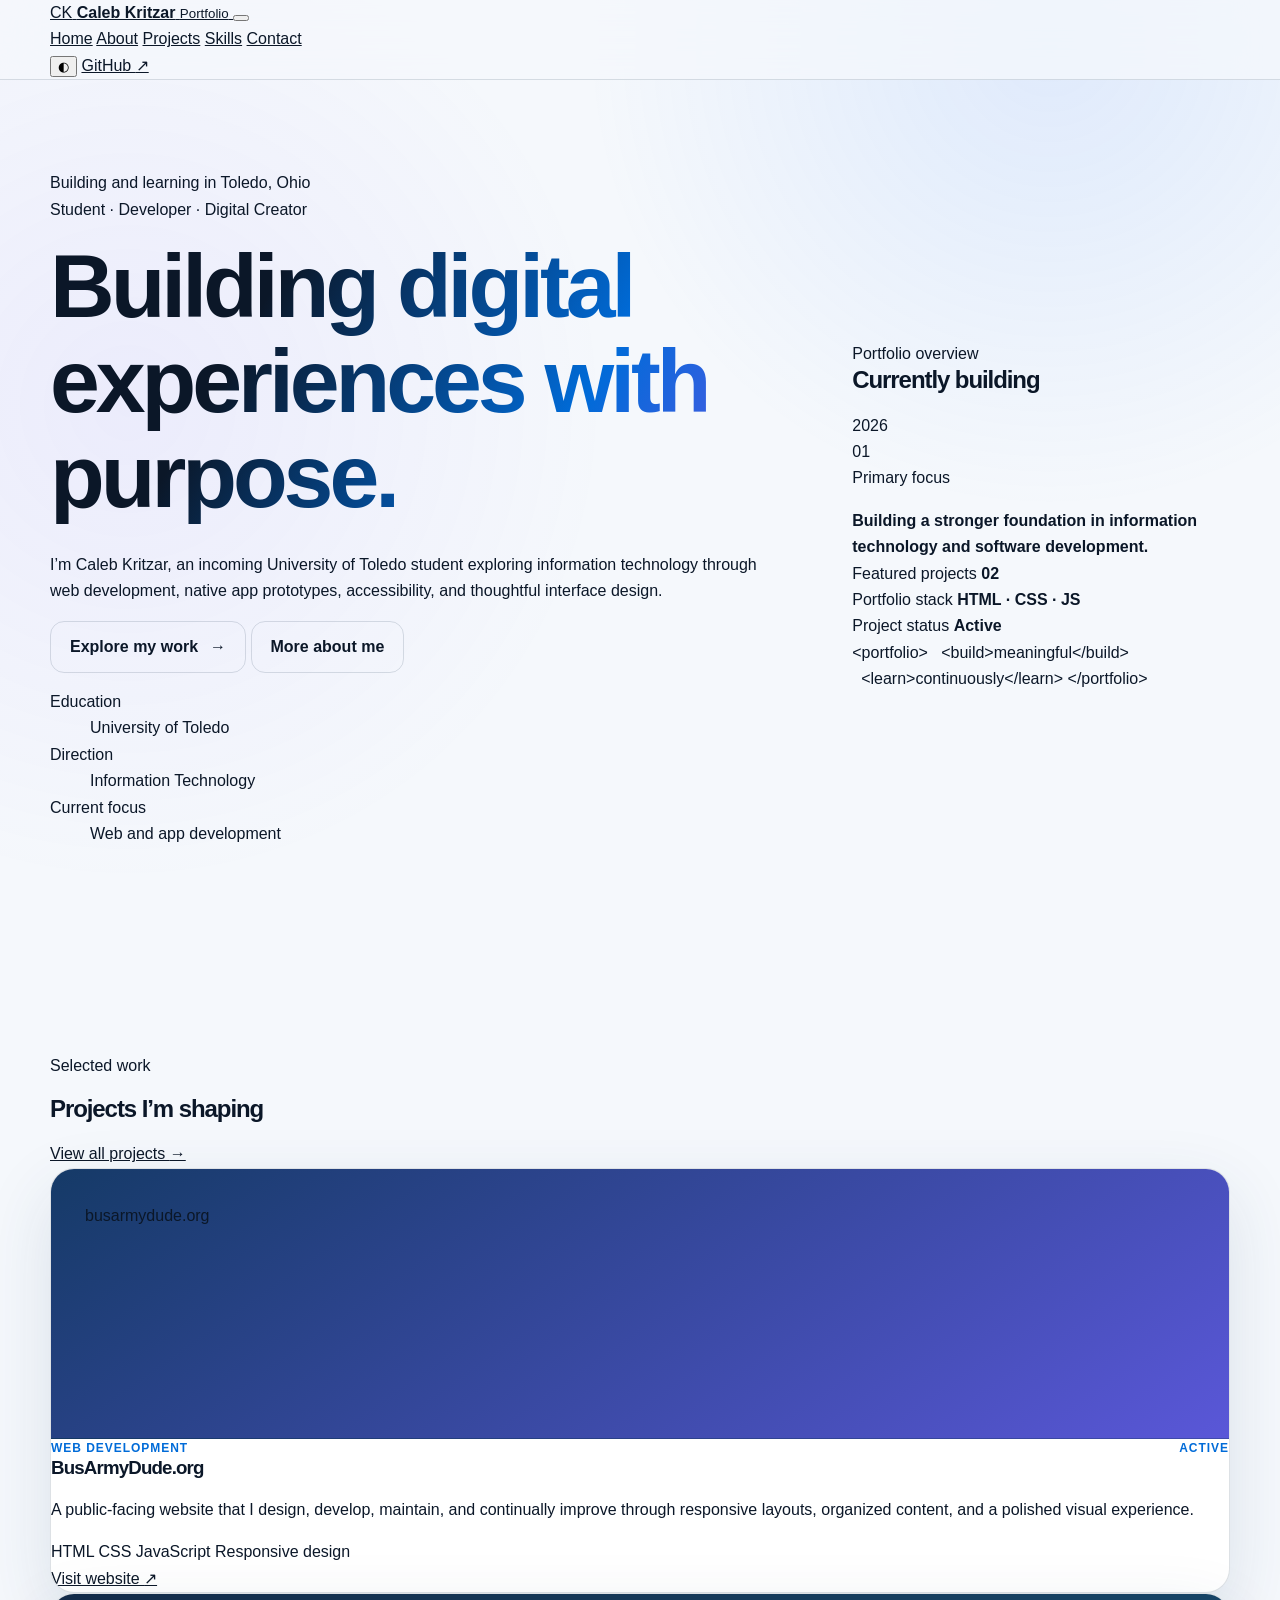
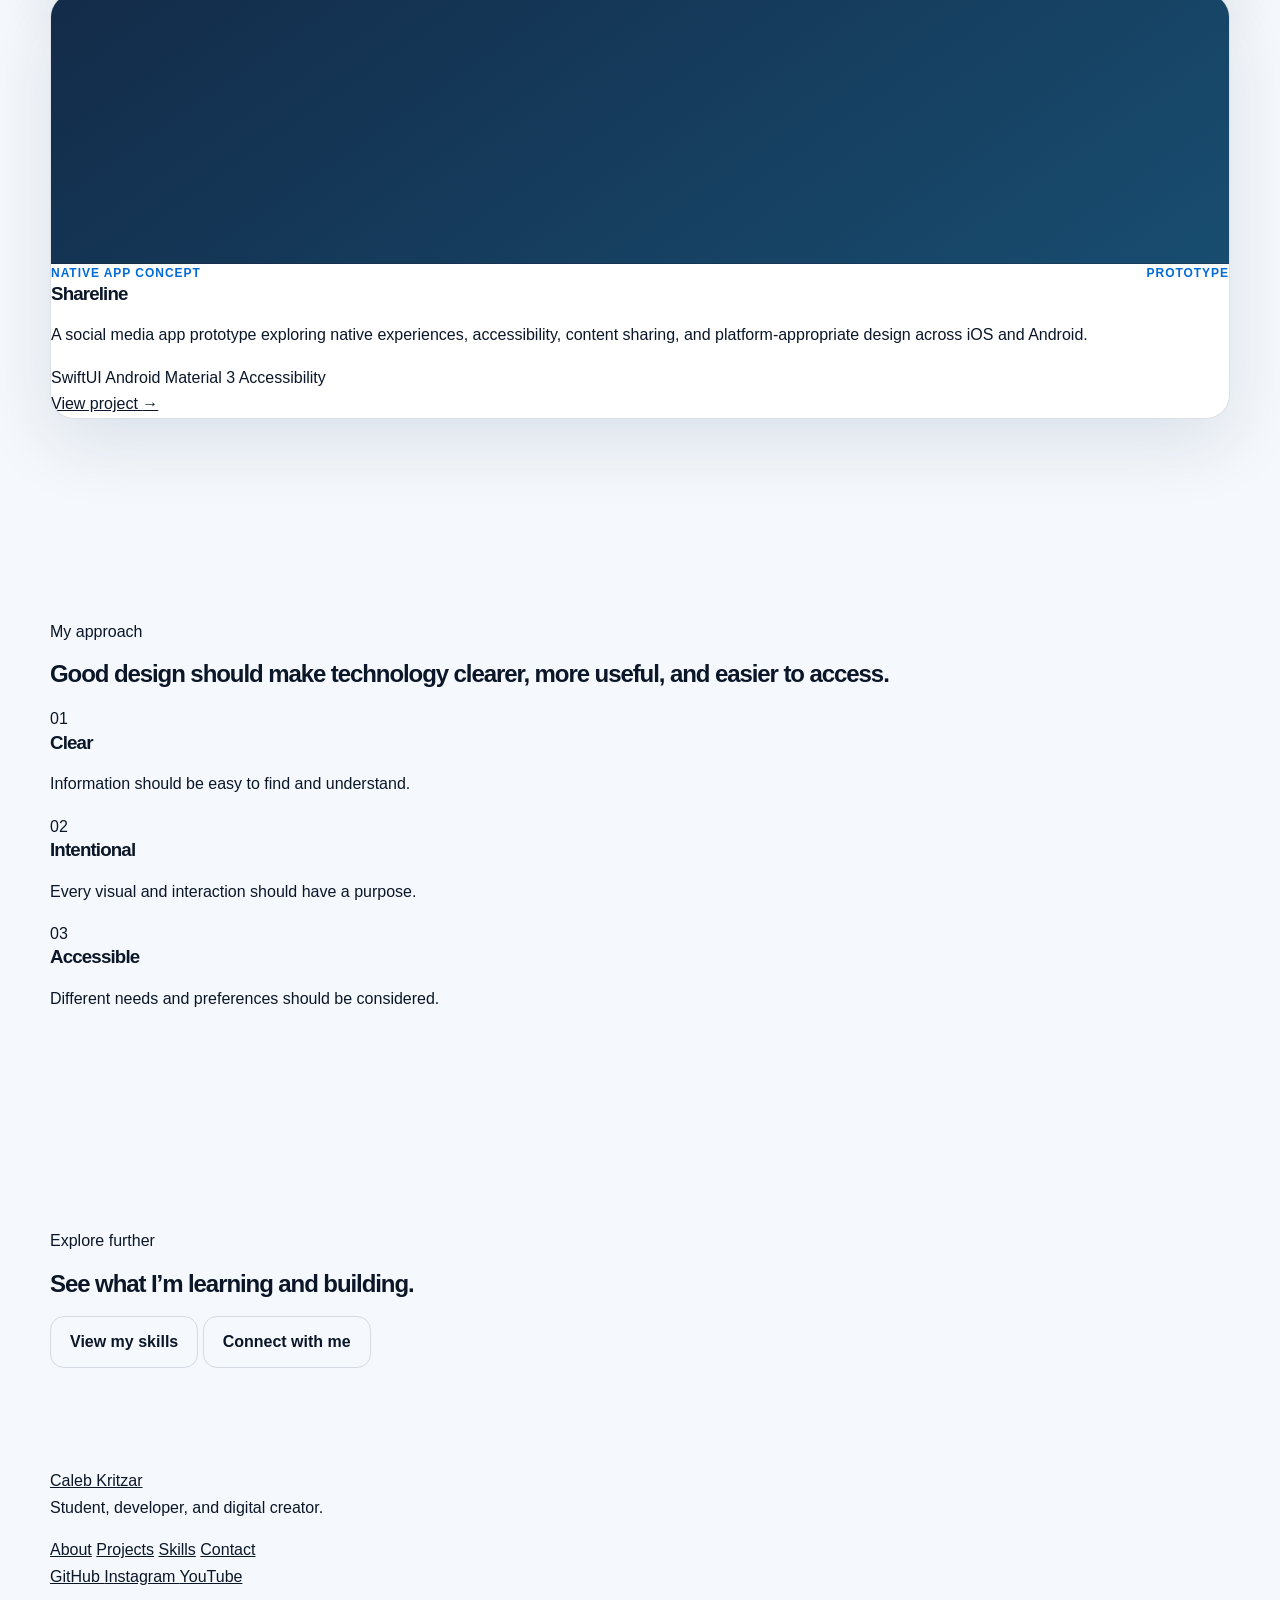
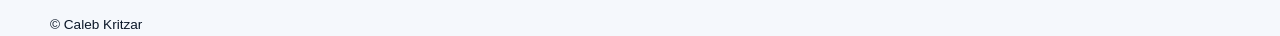
==== commit ce00a6ea: "Refactor index.html for accessibility and structure Updated HTML structure and improved accessibilit" ====
--- a/index.html
+++ b/index.html
@@ -1,48 +1,443 @@
-<!doctype html>
+<!DOCTYPE html>
 <html lang="en">
 <head>
-  <meta charset="utf-8">
-  <meta name="viewport" content="width=device-width, initial-scale=1">
-  <meta name="description" content="Caleb Kritzar's portfolio featuring web, app, and interface projects.">
-  <meta name="theme-color" content="#07111f">
-  <title>Caleb Kritzar | Portfolio</title>
-  <link rel="stylesheet" href="css/styles.css">
-  <script src="js/script.js" defer></script>
+    <meta charset="UTF-8">
+
+    <meta
+        name="viewport"
+        content="width=device-width, initial-scale=1"
+    >
+
+    <meta
+        name="description"
+        content="The personal portfolio of Caleb Kritzar, featuring web development, app prototypes, accessibility, and interface design."
+    >
+
+    <meta name="theme-color" content="#07111f">
+    <meta name="color-scheme" content="light dark">
+
+    <title>Caleb Kritzar | Portfolio</title>
+
+    <script>
+        const savedTheme = localStorage.getItem("portfolio-theme");
+
+        if (savedTheme) {
+            document.documentElement.dataset.theme = savedTheme;
+        }
+    </script>
+
+    <!-- Fixed CSS and JS links -->
+    <link rel="stylesheet" href="css/styles.css">
+    <script src="js/script.js" defer></script>
 </head>
+
 <body data-page="home">
-  <a class="skip-link" href="#main">Skip to content</a>
-  <header class="site-header">
-    <nav class="nav shell" aria-label="Primary navigation">
-      <a class="brand" href="index.html" aria-label="Caleb Kritzar, home"><span>CK</span></a>
-      <button class="nav-toggle" type="button" aria-expanded="false" aria-controls="nav-links"><span class="sr-only">Open navigation</span><span></span><span></span></button>
-      <div class="nav-links" id="nav-links">
-        <a href="index.html" data-nav="home">Home</a><a href="about.html" data-nav="about">About</a><a href="projects.html" data-nav="projects">Projects</a><a href="skills.html" data-nav="skills">Skills</a><a class="nav-cta" href="contact.html" data-nav="contact">Contact</a>
-      </div>
-    </nav>
-  </header>
-  <main id="main">
-    <section class="hero shell">
-      <div class="hero-copy reveal">
-        <p class="kicker"><span class="status-dot"></span> Building and learning in Toledo, Ohio</p>
-        <h1>Thoughtful digital experiences, built with purpose.</h1>
-        <p class="lede">I’m Caleb Kritzar, an incoming University of Toledo student exploring information technology through web development, native app prototypes, accessibility, and interface design.</p>
-        <div class="actions"><a class="button primary" href="projects.html">Explore my work <span aria-hidden="true">→</span></a><a class="button secondary" href="about.html">More about me</a></div>
-      </div>
-      <aside class="hero-panel reveal" aria-label="Portfolio overview">
-        <div class="panel-top"><span>Currently</span><span class="live-label">2026</span></div>
-        <div class="focus-card"><p>Primary focus</p><strong>Building a stronger foundation in IT and software development.</strong></div>
-        <dl class="quick-facts"><div><dt>Featured projects</dt><dd>02</dd></div><div><dt>Portfolio stack</dt><dd>HTML · CSS · JS</dd></div><div><dt>Education</dt><dd>University of Toledo</dd></div></dl>
-      </aside>
-    </section>
-    <section class="section shell">
-      <div class="section-heading reveal"><div><p class="kicker">Selected work</p><h2>Projects I’m shaping</h2></div><a class="text-link" href="projects.html">View all projects <span aria-hidden="true">→</span></a></div>
-      <div class="featured-grid">
-        <article class="project-card featured reveal"><div class="project-visual web-visual"><span class="browser-bar"><i></i><i></i><i></i></span><div class="visual-lines"><b></b><b></b><b></b><b></b></div></div><div class="project-body"><div class="project-meta"><span>Web development</span><span>Active</span></div><h3>BusArmyDude.org</h3><p>A public-facing website I design and maintain, with an emphasis on responsive presentation, organized content, and continuous refinement.</p><div class="tags"><span>HTML</span><span>CSS</span><span>JavaScript</span></div><a class="card-link" href="https://busarmydude.org" target="_blank" rel="noopener noreferrer">Visit website <span aria-hidden="true">↗</span></a></div></article>
-        <article class="project-card reveal"><div class="project-visual app-visual"><div class="phone"><span></span><i></i><i></i><i></i></div></div><div class="project-body"><div class="project-meta"><span>App prototype</span><span>In development</span></div><h3>Shareline</h3><p>A native social media app prototype exploring content sharing, accessibility, and platform-appropriate experiences across iOS and Android.</p><div class="tags"><span>SwiftUI</span><span>Android</span><span>Accessibility</span></div><a class="card-link" href="projects.html#shareline">View project details <span aria-hidden="true">→</span></a></div></article>
-      </div>
-    </section>
-    <section class="section shell"><div class="statement reveal"><p class="kicker">How I work</p><blockquote>“Good design should make technology clearer, more useful, and easier for more people to use.”</blockquote><a class="text-link" href="skills.html">See my capabilities <span aria-hidden="true">→</span></a></div></section>
-  </main>
-  <footer class="footer"><div class="shell footer-inner"><div><a class="footer-name" href="index.html">Caleb Kritzar</a><p>Student, developer, and digital creator.</p></div><div class="footer-links"><a href="https://github.com/calebkritzar" target="_blank" rel="noopener noreferrer">GitHub</a><a href="https://www.instagram.com/calebkritzar" target="_blank" rel="noopener noreferrer">Instagram</a><a href="https://www.youtube.com/@calebkritzar" target="_blank" rel="noopener noreferrer">YouTube</a></div><p class="copyright">© <span data-year></span> Caleb Kritzar</p></div></footer>
+    <!-- Fixed skip link -->
+    <a href="#main-content" class="skip-link">
+        Skip to main content
+    </a>
+
+    <div class="scroll-progress" aria-hidden="true">
+        <span class="scroll-progress-bar"></span>
+    </div>
+
+    <div class="ambient-background" aria-hidden="true">
+        <div class="ambient-orb ambient-orb-one"></div>
+        <div class="ambient-orb ambient-orb-two"></div>
+        <div class="ambient-grid"></div>
+    </div>
+
+    <header class="site-header">
+        <nav class="navigation shell" aria-label="Primary navigation">
+            <!-- Fixed brand link -->
+            <a href="index.html" class="brand-link">
+                <span class="brand-mark">CK</span>
+
+                <span class="brand-text">
+                    <strong>Caleb Kritzar</strong>
+                    <small>Portfolio</small>
+                </span>
+            </a>
+
+            <button
+                class="navigation-toggle"
+                type="button"
+                aria-expanded="false"
+                aria-controls="navigation-menu"
+            >
+                <span class="sr-only">Open navigation</span>
+                <span></span>
+                <span></span>
+            </button>
+
+            <div class="navigation-menu" id="navigation-menu">
+                <!-- Fixed navigation links -->
+                <a href="index.html">Home</a>
+                <a href="about.html">About</a>
+                <a href="projects.html">Projects</a>
+                <a href="skills.html">Skills</a>
+                <a href="contact.html">Contact</a>
+            </div>
+
+            <div class="navigation-actions">
+                <button
+                    class="theme-toggle"
+                    type="button"
+                    aria-label="Change color theme"
+                    title="Change color theme"
+                >
+                    <span class="theme-icon" aria-hidden="true">◐</span>
+                </button>
+
+                <!-- Fixed GitHub nav link -->
+                <a href="https://github.com/ckritzar30" target="_blank" rel="noopener noreferrer">
+                    GitHub
+                    <span aria-hidden="true">↗</span>
+                </a>
+            </div>
+        </nav>
+    </header>
+
+    <main id="main-content">
+        <section class="hero shell">
+            <div class="hero-content reveal">
+                <div class="availability-label">
+                    <span class="availability-dot" aria-hidden="true"></span>
+                    Building and learning in Toledo, Ohio
+                </div>
+
+                <p class="eyebrow">Student · Developer · Digital Creator</p>
+
+                <h1>
+                    Building digital experiences
+                    <span>with purpose.</span>
+                </h1>
+
+                <p class="hero-description">
+                    I’m Caleb Kritzar, an incoming University of Toledo
+                    student exploring information technology through web
+                    development, native app prototypes, accessibility, and
+                    thoughtful interface design.
+                </p>
+
+                <div class="hero-actions">
+                    <!-- Fixed hero action links -->
+                    <a href="projects.html" class="button">
+                        Explore my work
+                        <span aria-hidden="true">→</span>
+                    </a>
+
+                    <a href="about.html" class="button outline">
+                        More about me
+                    </a>
+                </div>
+
+                <dl class="hero-facts">
+                    <div>
+                        <dt>Education</dt>
+                        <dd>University of Toledo</dd>
+                    </div>
+
+                    <div>
+                        <dt>Direction</dt>
+                        <dd>Information Technology</dd>
+                    </div>
+
+                    <div>
+                        <dt>Current focus</dt>
+                        <dd>Web and app development</dd>
+                    </div>
+                </dl>
+            </div>
+
+            <aside class="hero-dashboard reveal" aria-label="Portfolio overview">
+                <div class="dashboard-header">
+                    <div>
+                        <span class="dashboard-label">Portfolio overview</span>
+                        <h2>Currently building</h2>
+                    </div>
+
+                    <span class="year-badge">2026</span>
+                </div>
+
+                <div class="dashboard-feature">
+                    <span class="dashboard-number">01</span>
+
+                    <div>
+                        <p>Primary focus</p>
+                        <strong>
+                            Building a stronger foundation in information
+                            technology and software development.
+                        </strong>
+                    </div>
+                </div>
+
+                <div class="dashboard-list">
+                    <div>
+                        <span>Featured projects</span>
+                        <strong>02</strong>
+                    </div>
+
+                    <div>
+                        <span>Portfolio stack</span>
+                        <strong>HTML · CSS · JS</strong>
+                    </div>
+
+                    <div>
+                        <span>Project status</span>
+                        <strong class="status-text">Active</strong>
+                    </div>
+                </div>
+
+                <div class="dashboard-code" aria-hidden="true">
+                    <span>&lt;portfolio&gt;</span>
+                    <span>&nbsp;&nbsp;&lt;build&gt;meaningful&lt;/build&gt;</span>
+                    <span>&nbsp;&nbsp;&lt;learn&gt;continuously&lt;/learn&gt;</span>
+                    <span>&lt;/portfolio&gt;</span>
+                </div>
+            </aside>
+        </section>
+
+        <section class="section shell">
+            <header class="section-header reveal">
+                <div>
+                    <p class="eyebrow">Selected work</p>
+                    <h2>Projects I’m shaping</h2>
+                </div>
+
+                <!-- Fixed view all link -->
+                <a href="projects.html">
+                    View all projects
+                    <span aria-hidden="true">→</span>
+                </a>
+            </header>
+
+            <div class="featured-projects">
+                <article class="project-card project-card-large reveal">
+                    <div class="project-visual website-visual" aria-hidden="true">
+                        <div class="browser-window">
+                            <div class="browser-toolbar">
+                                <span></span>
+                                <span></span>
+                                <span></span>
+
+                                <div class="browser-address">
+                                    busarmydude.org
+                                </div>
+                            </div>
+
+                            <div class="browser-content">
+                                <div class="browser-sidebar"></div>
+
+                                <div class="browser-main">
+                                    <span class="browser-title"></span>
+                                    <span class="browser-line"></span>
+                                    <span class="browser-line browser-line-short"></span>
+
+                                    <div class="browser-cards">
+                                        <span></span>
+                                        <span></span>
+                                        <span></span>
+                                    </div>
+                                </div>
+                            </div>
+                        </div>
+                    </div>
+
+                    <div class="project-content">
+                        <div class="project-meta">
+                            <span>Web development</span>
+                            <span class="project-status">Active</span>
+                        </div>
+
+                        <h3>BusArmyDude.org</h3>
+
+                        <p>
+                            A public-facing website that I design, develop,
+                            maintain, and continually improve through
+                            responsive layouts, organized content, and a
+                            polished visual experience.
+                        </p>
+
+                        <div class="tag-list" aria-label="Technologies used">
+                            <span>HTML</span>
+                            <span>CSS</span>
+                            <span>JavaScript</span>
+                            <span>Responsive design</span>
+                        </div>
+
+                        <!-- Fixed project link -->
+                        <a href="https://busarmydude.org" target="_blank" rel="noopener noreferrer">
+                            Visit website
+                            <span aria-hidden="true">↗</span>
+                        </a>
+                    </div>
+                </article>
+
+                <article class="project-card reveal">
+                    <div class="project-visual app-visual" aria-hidden="true">
+                        <div class="phone-frame">
+                            <div class="phone-island"></div>
+
+                            <div class="phone-interface">
+                                <div class="phone-header">
+                                    <span></span>
+                                    <span></span>
+                                </div>
+
+                                <div class="phone-story-row">
+                                    <span></span>
+                                    <span></span>
+                                    <span></span>
+                                    <span></span>
+                                </div>
+
+                                <div class="phone-post">
+                                    <div></div>
+                                    <span></span>
+                                    <span></span>
+                                </div>
+
+                                <div class="phone-navigation">
+                                    <span></span>
+                                    <span></span>
+                                    <span></span>
+                                    <span></span>
+                                    <span></span>
+                                </div>
+                            </div>
+                        </div>
+                    </div>
+
+                    <div class="project-content">
+                        <div class="project-meta">
+                            <span>Native app concept</span>
+                            <span class="project-status">Prototype</span>
+                        </div>
+
+                        <h3>Shareline</h3>
+
+                        <p>
+                            A social media app prototype exploring native
+                            experiences, accessibility, content sharing, and
+                            platform-appropriate design across iOS and Android.
+                        </p>
+
+                        <div class="tag-list" aria-label="Project technologies">
+                            <span>SwiftUI</span>
+                            <span>Android</span>
+                            <span>Material 3</span>
+                            <span>Accessibility</span>
+                        </div>
+
+                        <!-- Fixed project link -->
+                        <a href="projects.html#shareline">
+                            View project
+                            <span aria-hidden="true">→</span>
+                        </a>
+                    </div>
+                </article>
+            </div>
+        </section>
+
+        <section class="section shell">
+            <div class="principles-panel reveal">
+                <div>
+                    <p class="eyebrow">My approach</p>
+
+                    <h2>
+                        Good design should make technology clearer,
+                        more useful, and easier to access.
+                    </h2>
+                </div>
+
+                <div class="principles-list">
+                    <div>
+                        <span>01</span>
+
+                        <div>
+                            <h3>Clear</h3>
+                            <p>Information should be easy to find and understand.</p>
+                        </div>
+                    </div>
+
+                    <div>
+                        <span>02</span>
+
+                        <div>
+                            <h3>Intentional</h3>
+                            <p>Every visual and interaction should have a purpose.</p>
+                        </div>
+                    </div>
+
+                    <div>
+                        <span>03</span>
+
+                        <div>
+                            <h3>Accessible</h3>
+                            <p>Different needs and preferences should be considered.</p>
+                        </div>
+                    </div>
+                </div>
+            </div>
+        </section>
+
+        <section class="section shell">
+            <div class="callout reveal">
+                <div>
+                    <p class="eyebrow">Explore further</p>
+                    <h2>See what I’m learning and building.</h2>
+                </div>
+
+                <div class="callout-actions">
+                    <!-- Fixed callout links -->
+                    <a href="skills.html" class="button">
+                        View my skills
+                    </a>
+
+                    <a href="contact.html" class="button outline">
+                        Connect with me
+                    </a>
+                </div>
+            </div>
+        </section>
+    </main>
+
+    <footer class="site-footer">
+        <div class="footer-content shell">
+            <div class="footer-identity">
+                <!-- Fixed footer identity link -->
+                <a href="index.html">Caleb Kritzar</a>
+                <p>Student, developer, and digital creator.</p>
+            </div>
+
+            <nav class="footer-navigation" aria-label="Footer navigation">
+                <!-- Fixed footer nav links -->
+                <a href="about.html">About</a>
+                <a href="projects.html">Projects</a>
+                <a href="skills.html">Skills</a>
+                <a href="contact.html">Contact</a>
+            </nav>
+
+            <div class="footer-social">
+                <!-- Fixed footer social links -->
+                <a href="https://github.com/ckritzar30" target="_blank" rel="noopener noreferrer">
+                    GitHub
+                </a>
+
+                <a href="https://www.instagram.com/calebkritzar" target="_blank" rel="noopener noreferrer">
+                    Instagram
+                </a>
+
+                <a href="https://www.youtube.com/@calebkritzar" target="_blank" rel="noopener noreferrer">
+                    YouTube
+                </a>
+            </div>
+
+            <p class="copyright">
+                © <span data-current-year></span> Caleb Kritzar
+            </p>
+        </div>
+    </footer>
 </body>
-</html>+</html>
